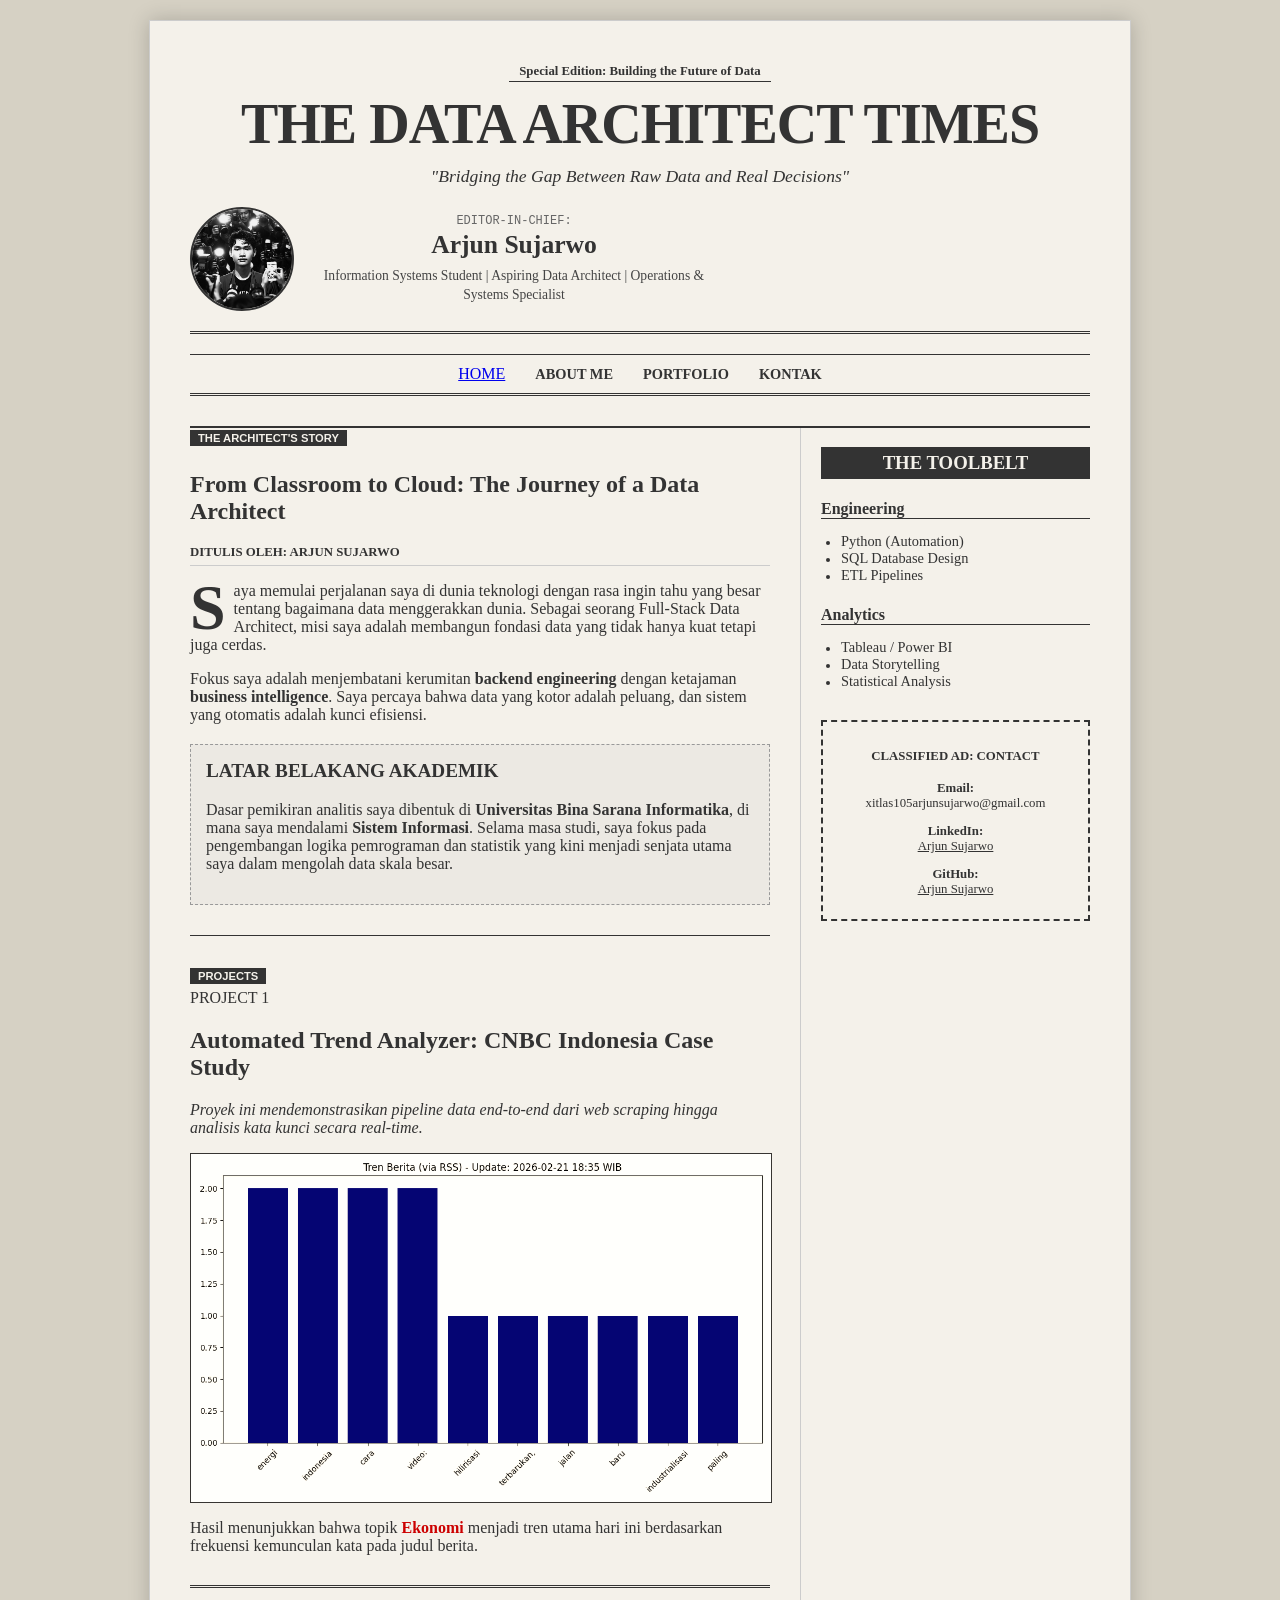
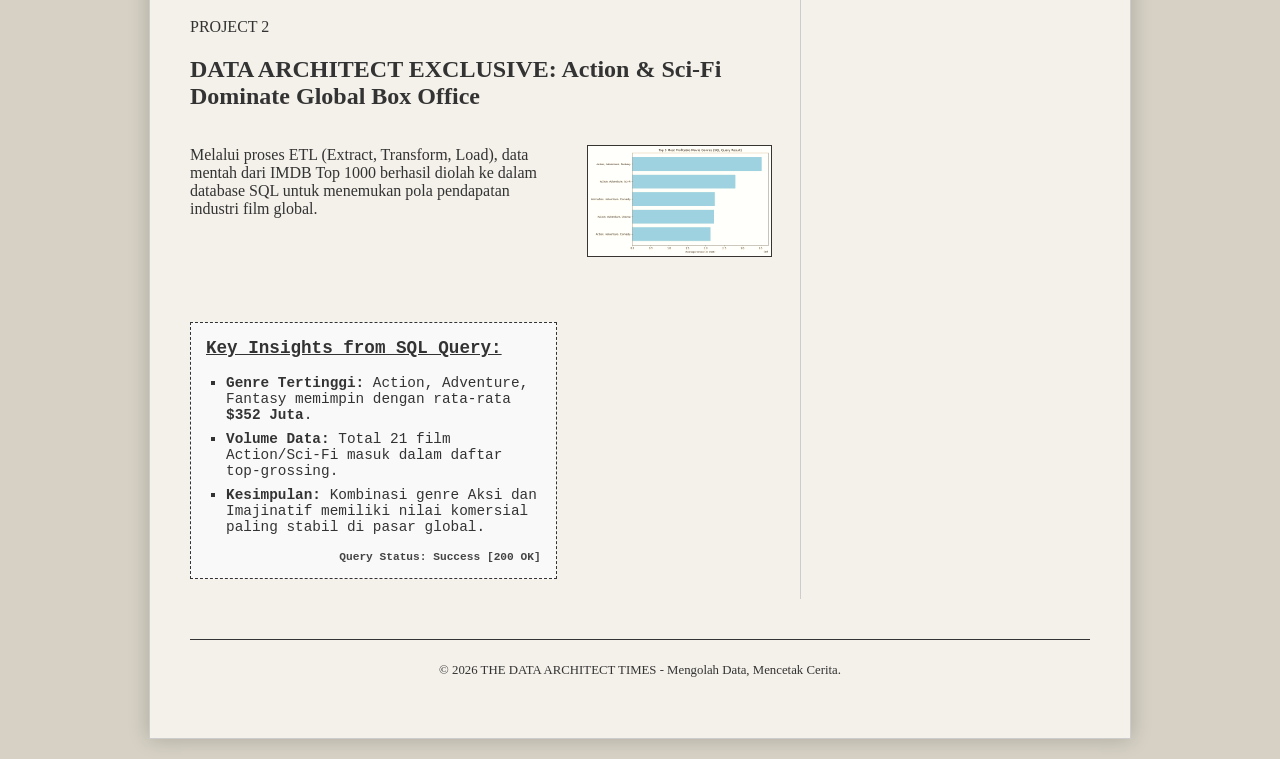
==== index.html @ a4ce3534 "Update index.html" ====
<!doctype html>
<html lang="id">
  <head>
    <meta charset="UTF-8" />
    <meta name="viewport" content="width=device-width, initial-scale=1.0" />
    <title>The Data Architect Times | Portfolio</title>
    <link rel="stylesheet" href="style.css" />
  </head>
  <body>
    <div class="paper">
      <header class="masthead">
        <div class="meta-data">
          Special Edition: Building the Future of Data
        </div>
        <h1>THE DATA ARCHITECT TIMES</h1>
        <div class="tagline">
          "Bridging the Gap Between Raw Data and Real Decisions"
        </div>
 <div class="editor-profile">
    <img src="unnamed.jpg" alt="Arjun Sujarwo" class="profile-img">
    <div class="profile-info">
        <span class="label">Editor-in-Chief:</span>
        <h3 class="name">Arjun Sujarwo</h3>
        <p class="bio">Information Systems Student | Aspiring Data Architect | Operations & Systems Specialist</p>
    </div>
</div>
        <nav class="main-nav">
          <hr class="single-line" />
          <ul>
            <a href="#">HOME</a>
            <li><a href="#about">ABOUT ME</a></li>
            <li><a href="#portfolio">PORTFOLIO</a></li>
            <li><a href="#kontak">KONTAK</a></li>
          </ul>
          <hr class="double-line" />
        </nav>
      </header>

<main class="main-content">
        <section class="main-column">
          <article id="about">
            <div class="section-label">THE ARCHITECT'S STORY</div>
            <h2>From Classroom to Cloud: The Journey of a Data Architect</h2>
            <p class="author">Ditulis oleh: Arjun Sujarwo</p>

            <p>
              <span class="drop-cap">S</span>aya memulai perjalanan saya di
              dunia teknologi dengan rasa ingin tahu yang besar tentang
              bagaimana data menggerakkan dunia. Sebagai seorang Full-Stack Data
              Architect, misi saya adalah membangun fondasi data yang tidak
              hanya kuat tetapi juga cerdas.
            </p>

            <p>
              Fokus saya adalah menjembatani kerumitan
              <b>backend engineering</b> dengan ketajaman
              <b>business intelligence</b>. Saya percaya bahwa data yang kotor
              adalah peluang, dan sistem yang otomatis adalah kunci efisiensi.
            </p>

            <div class="academic-brief">
              <h3>Latar Belakang Akademik</h3>
              <p>
                Dasar pemikiran analitis saya dibentuk di
                <strong>Universitas Bina Sarana Informatika</strong>, di mana
                saya mendalami <strong>Sistem Informasi</strong>. Selama masa
                studi, saya fokus pada pengembangan logika pemrograman dan
                statistik yang kini menjadi senjata utama saya dalam mengolah
                data skala besar.
              </p>
            </div>
          </article>

          <hr class="single-line" style="margin: 30px 0" />

          <article id="portfolio">
    <div class="section-label">PROJECTS</div>
    <div class="project-tag">PROJECT 1</div>
    <h2>Automated Trend Analyzer: CNBC Indonesia Case Study</h2>
    <p><em>Proyek ini mendemonstrasikan pipeline data end-to-end dari web scraping hingga analisis kata kunci secara real-time.</em></p>
    
    <div class="image-container">
        <img src="tren_berita.png" alt="Grafik Tren Berita" class="news-img">
    </div>

    <p>Hasil menunjukkan bahwa topik <strong id="top-topic" style="color: #c00;">Memuat...</strong> menjadi tren utama hari ini berdasarkan frekuensi kemunculan kata pada judul berita.</p>

    <script>
        fetch('top_keyword.txt?v=' + new Date().getTime())
            .then(response => {
                if (!response.ok) throw new Error('File not found');
                return response.text();
            })
            .then(data => {
                // Mencegah error 404 GitHub (isi HTML) tampil di teks
                if (data.includes('<')) {
                    document.getElementById('top-topic').innerText = "Update Terkini";
                } else {
                    document.getElementById('top-topic').innerText = data.trim();
                }
            })
            .catch(() => {
                document.getElementById('top-topic').innerText = "Ekonomi"; 
            });
    </script>

    <hr class="double-line">
    <div class="article">
        <div class="project-tag">PROJECT 2</div>
        <h2>DATA ARCHITECT EXCLUSIVE: Action & Sci-Fi Dominate Global Box Office</h2>
        
        <div class="main-content">
            <p>Melalui proses ETL (Extract, Transform, Load), data mentah dari IMDB Top 1000 berhasil diolah ke dalam database SQL untuk menemukan pola pendapatan industri film global.</p>
            
            <div class="image-container">
                <img src="proyek_database/movie_trends.png" alt="SQL Analysis Result" class="news-img">
            </div>

            <div class="sql-results-box">
                <h3>Key Insights from SQL Query:</h3>
                <ul>
                    <li><strong>Genre Tertinggi:</strong> Action, Adventure, Fantasy memimpin dengan rata-rata <strong>$352 Juta</strong>.</li>
                    <li><strong>Volume Data:</strong> Total 21 film Action/Sci-Fi masuk dalam daftar top-grossing.</li>
                    <li><strong>Kesimpulan:</strong> Kombinasi genre Aksi dan Imajinatif memiliki nilai komersial paling stabil di pasar global.</li>
                </ul>
                <div class="tech-tag">Query Status: Success [200 OK]</div>
            </div>
        </div>
    </div>
</article>
          
        </section>

        <aside class="sidebar">
          <div class="sidebar-sticky">
            <h3>THE TOOLBELT</h3>
            <div class="skill-category">
              <h4>Engineering</h4>
              <ul>
                <li>Python (Automation)</li>
                <li>SQL Database Design</li>
                <li>ETL Pipelines</li>
              </ul>
            </div>
            <div class="skill-category">
              <h4>Analytics</h4>
              <ul>
                <li>Tableau / Power BI</li>
                <li>Data Storytelling</li>
                <li>Statistical Analysis</li>
              </ul>
            </div>

            <div id="kontak" class="classifieds">
              <h4>CLASSIFIED AD: CONTACT</h4>
              <p><strong>Email:</strong><br />xitlas105arjunsujarwo@gmail.com</p>
              <p>
                <strong>LinkedIn:</strong><br /><a href="https://www.linkedin.com/in/arjunsujarwo">Arjun Sujarwo</a>
              </p>
              <p><strong>GitHub:</strong><br /><a href="https://github.com/arjunsujarwo">Arjun Sujarwo</a></p>
            </div>
          </div>
        </aside>
      </main>
      <footer
        class="single-line"
        style="margin-top: 40px; text-align: center; padding-top: 10px"
      >
        <p>© 2026 THE DATA ARCHITECT TIMES - Mengolah Data, Mencetak Cerita.</p>
      </footer>
    </div>
  </body>
</html>
---- style.css ----
/* Mengatur font dasar dan warna kertas tua */
body {
  background-color: #d6d1c4; /* Warna meja */
  font-family: "Georgia", serif;
  color: #333;
  margin: 0;
  padding: 20px;
}

/* Container utama (Kertas Koran) */
.paper {
  background-color: #f4f1ea; /* Warna kertas koran */
  max-width: 900px;
  margin: 0 auto;
  padding: 40px;
  box-shadow: 0 0 20px rgba(0, 0, 0, 0.2);
  border: 1px solid #ccc;
}

/* Header / Masthead */
.masthead {
  text-align: center;
  border-bottom: 2px solid #333;
  padding-bottom: 10px;
}

.masthead h1 {
  font-size: 3.5rem;
  margin: 10px 0;
  letter-spacing: -1px;
}

.meta-data {
  font-size: 0.8rem;
  font-weight: bold;
  border-bottom: 1px solid #333;
  display: inline-block;
  padding: 2px 10px;
}

.tagline {
  font-style: italic;
  font-size: 1.1rem;
}

/* Garis pembatas khas koran */
.double-line {
  border: none;
  border-top: 4px double #333;
  margin: 5px 0 20px 0;
}

.single-line {
  border: none;
  border-top: 1px solid #333;
  margin: 20px 0;
}

/* Tata Letak Grid (Layouting) */
.main-content {
  display: grid;
  grid-template-columns: 2fr 1fr; /* Kolom kiri lebih lebar */
  gap: 30px;
}

/* Artikel Utama */
.headline h2 {
  font-size: 2rem;
  line-height: 1.1;
  margin-top: 0;
}

.author {
  font-weight: bold;
  text-transform: uppercase;
  font-size: 0.8rem;
  border-bottom: 1px solid #ccc;
  padding-bottom: 5px;
}

.drop-cap {
  float: left;
  font-size: 4rem;
  line-height: 0.8;
  padding-right: 8px;
  font-weight: bold;
}

/* Sidebar */
.sidebar {
  border-left: 1px solid #ccc;
  padding-left: 20px;
}

.sidebar h3 {
  text-align: center;
  background: #333;
  color: #f4f1ea;
  padding: 5px;
}

.skill-category h4 {
  border-bottom: 1px solid #333;
  margin-bottom: 5px;
}

.sidebar ul {
  padding-left: 20px;
  font-size: 0.9rem;
}

.classifieds {
  margin-top: 30px;
  border: 2px dashed #333;
  padding: 10px;
  font-size: 0.8rem;
  text-align: center;
}

/* Footer */
footer {
  text-align: center;
  font-size: 0.8rem;
}

footer a {
  color: #333;
  text-decoration: none;
  font-weight: bold;
} /* --- Tambahkan kode ini ke file style.css Anda --- */

/* Navigasi Menu */
.main-nav ul {
  list-style: none;
  padding: 0;
  margin: 10px 0;
  display: flex;
  justify-content: center; /* Menu di tengah */
  gap: 30px;
}

.main-nav li a {
  text-decoration: none;
  color: #333;
  font-weight: bold;
  font-size: 0.9rem;
  transition: 0.3s;
}

.main-nav li a:hover {
  color: #777;
  text-decoration: underline;
}

/* Label Section (Kecil di atas judul) */
.section-label {
  font-family: sans-serif;
  font-size: 0.7rem;
  font-weight: bold;
  color: #f4f1ea;
  background-color: #333;
  display: inline-block;
  padding: 2px 8px;
  margin-bottom: 5px;
}

/* Styling untuk Pendidikan */
.edu-item {
  border-left: 2px solid #333;
  padding-left: 15px;
  margin-bottom: 20px;
}

.edu-item strong {
  font-size: 1.1rem;
}

/* Memperhalus garis navigasi */
.main-nav .single-line {
  margin: 5px 0;
}

.main-nav .double-line {
  margin: 5px 0 20px 0;
}

/* Responsif untuk HP */
@media (max-width: 600px) {
  .main-nav ul {
    flex-direction: column;
    align-items: center;
    gap: 10px;
  }
  .main-content {
    grid-template-columns: 1fr;
  }
}

/* Pastikan scroll halus saat klik menu */
html {
  scroll-behavior: smooth;
}

/* Penyesuaian untuk Section Pendidikan di dalam About */
.academic-brief {
  background-color: rgba(0, 0, 0, 0.03);
  padding: 15px;
  border: 1px dashed #999;
  margin-top: 20px;
}

.academic-brief h3 {
  margin-top: 0;
  font-size: 1.2rem;
  text-transform: uppercase;
}

/* Project Placeholder */
.project-placeholder {
  border: 1px solid #ccc;
  padding: 15px;
  margin-top: 10px;
  background-color: #fff;
}

/* Membuat sidebar tetap di tempat saat di-scroll (Opsional namun keren) */
.sidebar-sticky {
  position: sticky;
  top: 20px;
}

/* Memperbaiki link di kontak */
.classifieds a {
  color: #333;
  word-break: break-all;
}

.editor-profile {
  display: flex; /* Ini kunci agar gambar dan teks berdampingan */
  align-items: center; /* Agar teks rata tengah secara vertikal dengan gambar */
  padding: 20px 0;
  border-bottom: 3px double #333;
  margin-bottom: 20px;
}

.profile-img {
  width: 100px; /* Ukuran bisa disesuaikan */
  height: 100px;
  border-radius: 50%;
  object-fit: cover;
  border: 2px solid #333;
  margin-right: 20px; /* Jarak antara gambar dan teks */
  filter: grayscale(100%);
  transition: 0.5s;
}

.profile-img:hover {
  filter: grayscale(0%);
}

.profile-info {
  display: flex;
  flex-direction: column; /* Menyusun teks (label, nama, bio) ke bawah */
  justify-content: center;
}

.profile-info .label {
  font-family: "Courier New", Courier, monospace;
  font-size: 0.75rem;
  text-transform: uppercase;
  color: #666;
  margin-bottom: 2px;
}

.profile-info .name {
  margin: 0;
  font-family: "Playfair Display", serif;
  font-size: 1.6rem;
  line-height: 1.2;
}

.profile-info .bio {
  margin: 5px 0 0 0;
  font-size: 0.85rem;
  color: #444;
  line-height: 1.4;
  max-width: 400px; /* Membatasi lebar teks agar tidak terlalu panjang ke samping */
}

.double-line {
  border: none;
  border-top: 3px double #333;
  margin: 20px 0;
}

.news-img {
  width: 50%;
  height: auto;
  border: 1px solid #000;
  margin: 10px 0;
  filter: sepia(0.2); /* Memberikan sedikit kesan vintage */
}

.caption {
  font-size: 0.75rem;
  font-style: italic;
  text-align: center;
  margin-top: 5px;
}

/* Pastikan ukuran gambar konsisten dengan yang pertama */
.news-img {
  width: 100%;
  max-width: 2000px; /* Sesuaikan dengan lebar artikel pertama */
  height: auto;
  border: 1px solid #333;
  display: block;
  margin: 15px auto;
}

/* Kotak Penjelasan SQL Results */
.sql-results-box {
  background-color: #f9f9f9;
  border: 1px dashed #333;
  padding: 15px;
  margin: 20px 0;
  font-family: "Courier New", Courier, monospace;
}

.sql-results-box h3 {
  margin-top: 0;
  font-size: 1.1rem;
  text-decoration: underline;
}

.sql-results-box ul {
  list-style-type: square;
  padding-left: 20px;
}

.sql-results-box li {
  font-size: 0.9rem;
  margin-bottom: 8px;
}

.tech-tag {
  font-size: 0.7rem;
  color: #444;
  text-align: right;
  margin-top: 10px;
  font-weight: bold;
}

.double-line {
  border-top: 3px double #333;
  margin: 30px 0;
}
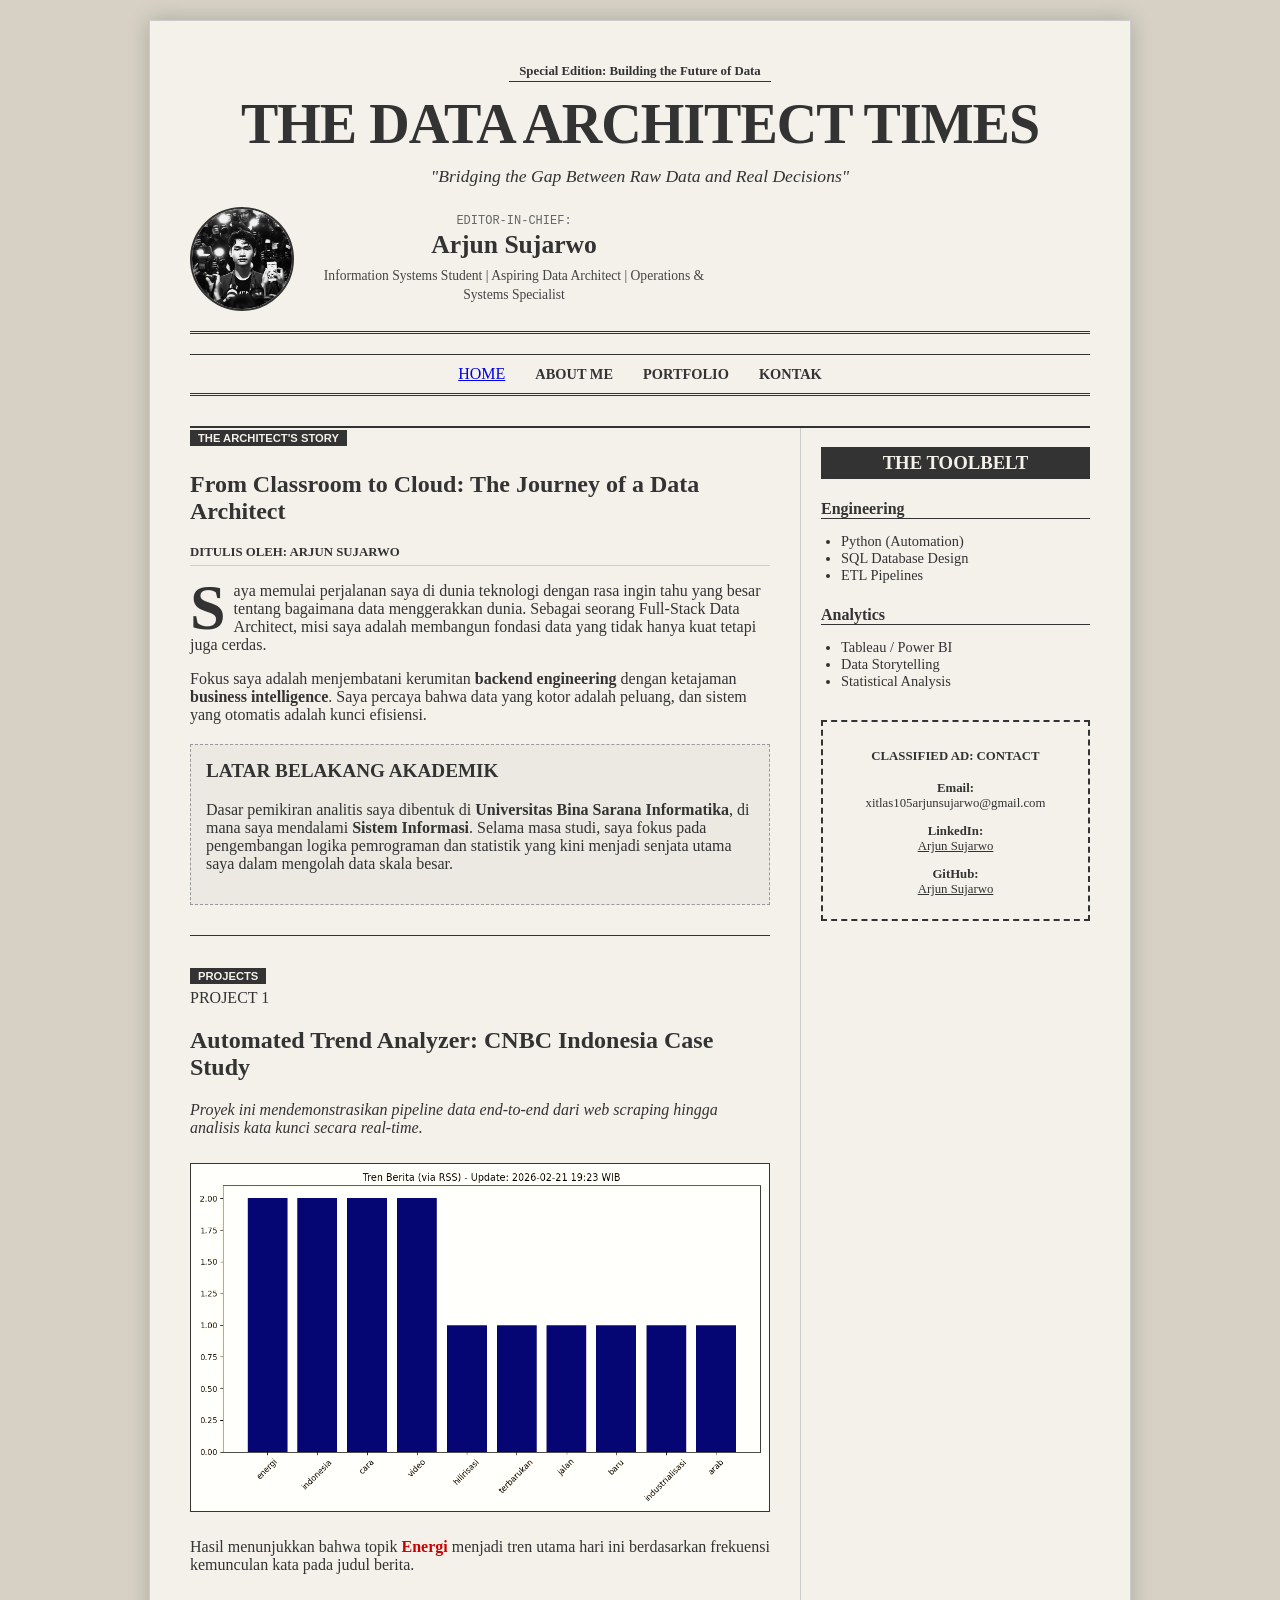
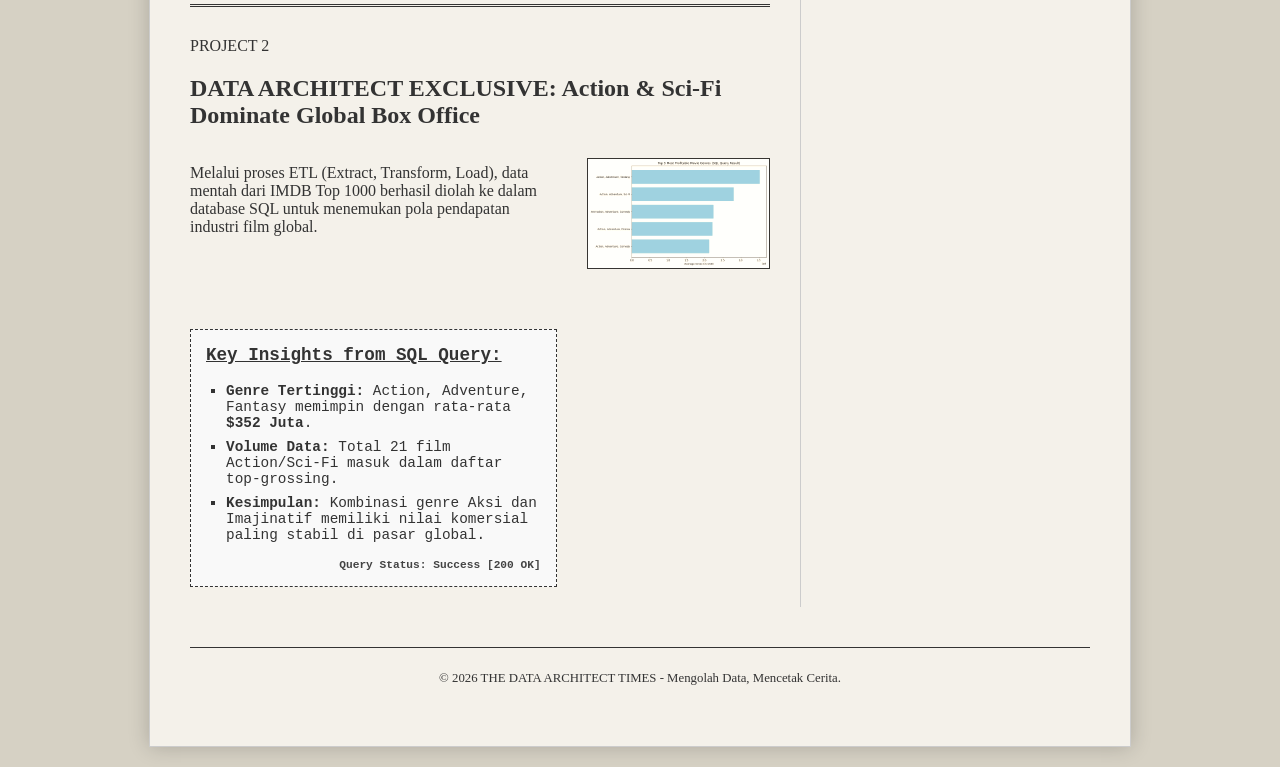
==== commit 37503c71: "Update index.html" ====
--- a/index.html
+++ b/index.html
@@ -85,24 +85,35 @@
 
     <p>Hasil menunjukkan bahwa topik <strong id="top-topic" style="color: #c00;">Memuat...</strong> menjadi tren utama hari ini berdasarkan frekuensi kemunculan kata pada judul berita.</p>
 
-    <script>
-        fetch('top_keyword.txt?v=' + new Date().getTime())
+   <script>
+    // Fungsi untuk sinkronisasi teks
+    function syncText() {
+        // Tambahkan angka acak di belakang URL agar browser tidak mengambil data "basi" (Cache)
+        const cacheBreaker = '?v=' + new Date().getTime();
+        
+        fetch('top_keyword.txt' + cacheBreaker)
             .then(response => {
-                if (!response.ok) throw new Error('File not found');
+                if (!response.ok) throw new Error('File belum ada');
                 return response.text();
             })
             .then(data => {
-                // Mencegah error 404 GitHub (isi HTML) tampil di teks
-                if (data.includes('<')) {
-                    document.getElementById('top-topic').innerText = "Update Terkini";
+                // Jika isi data bersih (bukan kode HTML error), masukkan ke web
+                if (data.length < 50 && !data.includes('<')) {
+                    document.getElementById('top-topic').innerText = data.trim();
                 } else {
-                    document.getElementById('top-topic').innerText = data.trim();
+                    // Jika file txt error, kita ambil kata "Energi" sebagai default sementara
+                    document.getElementById('top-topic').innerText = "Energi";
                 }
             })
             .catch(() => {
-                document.getElementById('top-topic').innerText = "Ekonomi"; 
+                // Jika gagal total, tampilkan teks ini agar kamu tahu sistem sedang proses
+                document.getElementById('top-topic').innerText = "Terupdate";
             });
-    </script>
+    }
+
+    // Jalankan fungsi
+    syncText();
+</script>
 
     <hr class="double-line">
     <div class="article">
@@ -174,3 +185,4 @@
 
 
 
+
--- a/style.css
+++ b/style.css
@@ -355,3 +355,69 @@
   border-top: 3px double #333;
   margin: 30px 0;
 }
+
+/* Kontrol Gambar Global agar Responsif */
+.news-img {
+    width: 100%;
+    height: auto;
+    display: block;
+    margin: 15px 0;
+    border: 1px solid #333;
+    box-sizing: border-box; /* Mencegah gambar keluar batas padding */
+}
+
+/* Container Gambar */
+.image-container {
+    width: 100%;
+    overflow: hidden;
+}
+
+/* Media Query untuk Mobile (HP) */
+@media (max-width: 600px) {
+    .paper {
+        margin: 10px;
+        padding: 15px;
+    }
+    
+    h1 {
+        font-size: 2rem;
+    }
+    
+    .main-nav ul {
+        flex-direction: column;
+        gap: 10px;
+    }
+    
+    .main-content {
+        display: block; /* Mengubah kolom koran jadi memanjang ke bawah di HP */
+    }
+    
+    .sidebar {
+        margin-top: 30px;
+        border-left: none;
+        border-top: 2px solid #333;
+        padding-left: 0;
+        padding-top: 20px;
+    }
+}
+/* Pastikan semua gambar proyek konsisten ukurannya */
+.news-img, .image-container img {
+    width: 100% !important; /* Memaksa gambar selebar kontainer */
+    max-width: 100%;
+    height: auto;
+    border: 1px solid #333;
+    display: block;
+    margin: 10px auto;
+}
+@media (max-width: 768px) {
+    .main-content {
+        display: flex;
+        flex-direction: column; /* Kolom koran jadi satu kolom memanjang ke bawah */
+    }
+    
+    .sidebar {
+        width: 100%;
+        border-left: none;
+        border-top: 1px solid #333;
+    }
+}
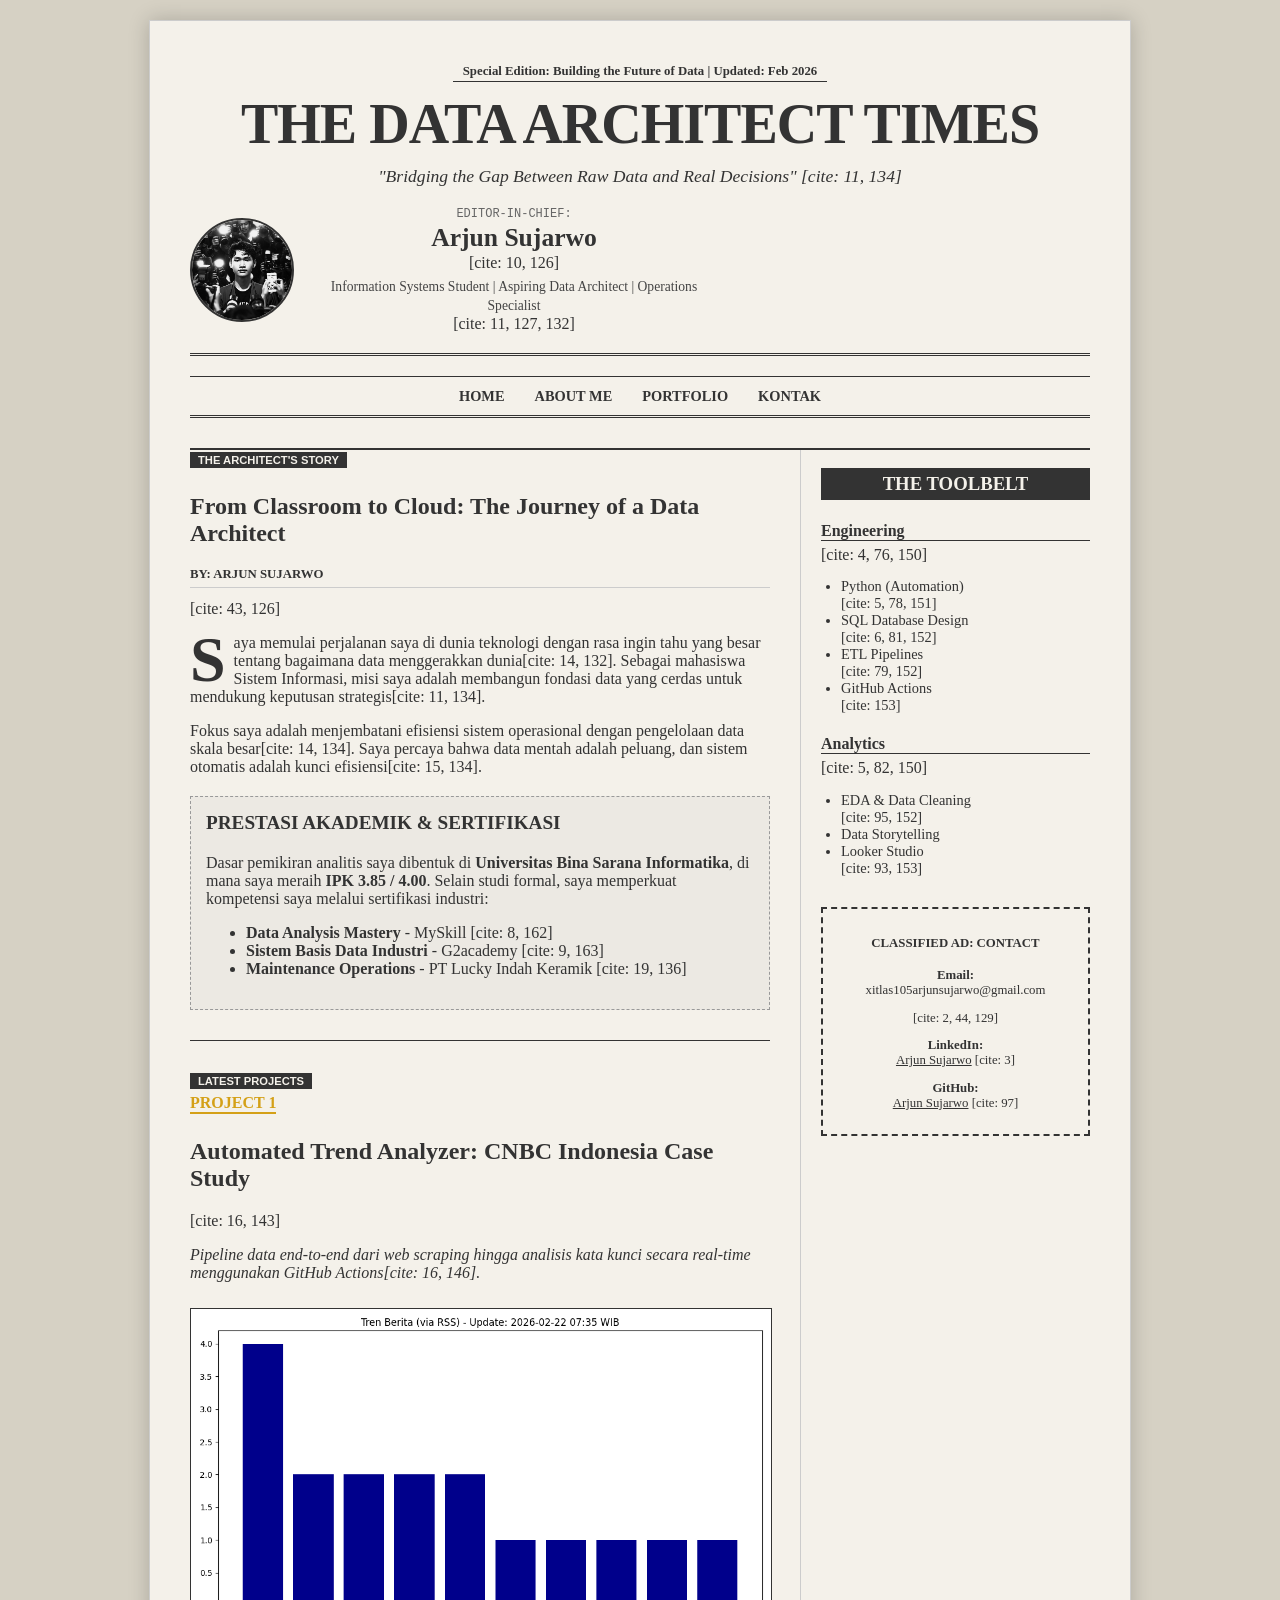
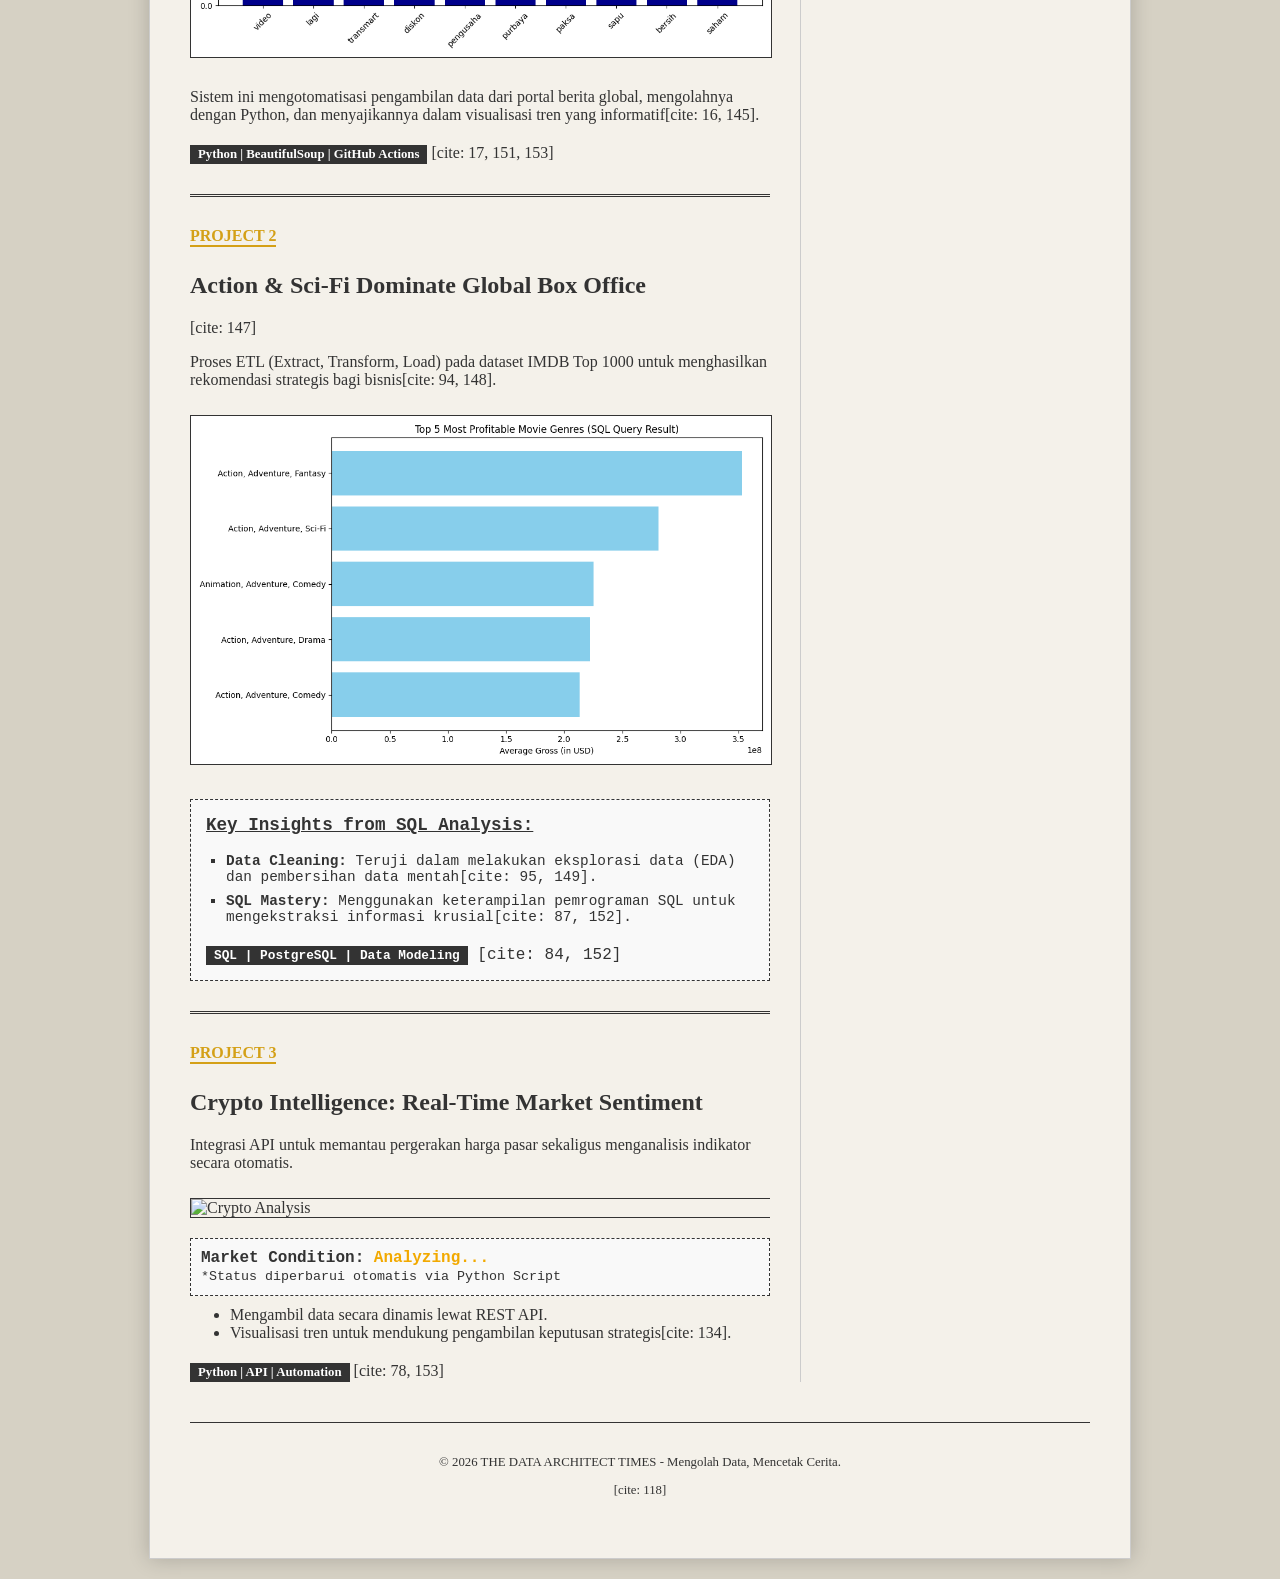
==== commit 76bb65bf: "Update index.html" ====
--- a/index.html
+++ b/index.html
@@ -3,31 +3,56 @@
   <head>
     <meta charset="UTF-8" />
     <meta name="viewport" content="width=device-width, initial-scale=1.0" />
-    <title>The Data Architect Times | Portfolio</title>
+    <title>The Data Architect Times | Arjun Sujarwo Portfolio</title>
     <link rel="stylesheet" href="style.css" />
+    <style>
+      .status-box {
+        background: #f9f9f9;
+        border: 1px dashed #333;
+        padding: 10px;
+        margin-top: 10px;
+        font-family: 'Courier New', Courier, monospace;
+      }
+      .tech-tag {
+        display: inline-block;
+        background: #333;
+        color: #fff;
+        padding: 2px 8px;
+        font-size: 0.8rem;
+        margin-top: 5px;
+      }
+      .project-tag {
+        font-weight: bold;
+        text-transform: uppercase;
+        color: #d4a017;
+        border-bottom: 2px solid #d4a017;
+        display: inline-block;
+        margin-bottom: 5px;
+      }
+    </style>
   </head>
   <body>
     <div class="paper">
       <header class="masthead">
         <div class="meta-data">
-          Special Edition: Building the Future of Data
+          Special Edition: Building the Future of Data | Updated: Feb 2026
         </div>
         <h1>THE DATA ARCHITECT TIMES</h1>
         <div class="tagline">
-          "Bridging the Gap Between Raw Data and Real Decisions"
+          "Bridging the Gap Between Raw Data and Real Decisions" [cite: 11, 134]
         </div>
- <div class="editor-profile">
-    <img src="unnamed.jpg" alt="Arjun Sujarwo" class="profile-img">
-    <div class="profile-info">
-        <span class="label">Editor-in-Chief:</span>
-        <h3 class="name">Arjun Sujarwo</h3>
-        <p class="bio">Information Systems Student | Aspiring Data Architect | Operations & Systems Specialist</p>
-    </div>
-</div>
+        <div class="editor-profile">
+          <img src="unnamed.jpg" alt="Arjun Sujarwo" class="profile-img">
+          <div class="profile-info">
+            <span class="label">Editor-in-Chief:</span>
+            <h3 class="name">Arjun Sujarwo</h3> [cite: 10, 126]
+            <p class="bio">Information Systems Student | Aspiring Data Architect | Operations Specialist</p> [cite: 11, 127, 132]
+          </div>
+        </div>
         <nav class="main-nav">
           <hr class="single-line" />
           <ul>
-            <a href="#">HOME</a>
+            <li><a href="#">HOME</a></li>
             <li><a href="#about">ABOUT ME</a></li>
             <li><a href="#portfolio">PORTFOLIO</a></li>
             <li><a href="#kontak">KONTAK</a></li>
@@ -36,153 +61,144 @@
         </nav>
       </header>
 
-<main class="main-content">
+      <main class="main-content">
         <section class="main-column">
           <article id="about">
             <div class="section-label">THE ARCHITECT'S STORY</div>
             <h2>From Classroom to Cloud: The Journey of a Data Architect</h2>
-            <p class="author">Ditulis oleh: Arjun Sujarwo</p>
+            <p class="author">By: Arjun Sujarwo</p> [cite: 43, 126]
 
             <p>
-              <span class="drop-cap">S</span>aya memulai perjalanan saya di
-              dunia teknologi dengan rasa ingin tahu yang besar tentang
-              bagaimana data menggerakkan dunia. Sebagai seorang Full-Stack Data
-              Architect, misi saya adalah membangun fondasi data yang tidak
-              hanya kuat tetapi juga cerdas.
+              <span class="drop-cap">S</span>aya memulai perjalanan saya di dunia teknologi dengan rasa ingin tahu yang besar tentang bagaimana data menggerakkan dunia[cite: 14, 132]. 
+              Sebagai mahasiswa Sistem Informasi, misi saya adalah membangun fondasi data yang cerdas untuk mendukung keputusan strategis[cite: 11, 134].
             </p>
 
             <p>
-              Fokus saya adalah menjembatani kerumitan
-              <b>backend engineering</b> dengan ketajaman
-              <b>business intelligence</b>. Saya percaya bahwa data yang kotor
-              adalah peluang, dan sistem yang otomatis adalah kunci efisiensi.
+              Fokus saya adalah menjembatani efisiensi sistem operasional dengan pengelolaan data skala besar[cite: 14, 134]. 
+              Saya percaya bahwa data mentah adalah peluang, dan sistem otomatis adalah kunci efisiensi[cite: 15, 134].
             </p>
 
             <div class="academic-brief">
-              <h3>Latar Belakang Akademik</h3>
+              <h3>Prestasi Akademik & Sertifikasi</h3>
               <p>
-                Dasar pemikiran analitis saya dibentuk di
-                <strong>Universitas Bina Sarana Informatika</strong>, di mana
-                saya mendalami <strong>Sistem Informasi</strong>. Selama masa
-                studi, saya fokus pada pengembangan logika pemrograman dan
-                statistik yang kini menjadi senjata utama saya dalam mengolah
-                data skala besar.
+                Dasar pemikiran analitis saya dibentuk di <strong>Universitas Bina Sarana Informatika</strong>, di mana saya meraih <strong>IPK 3.85 / 4.00</strong>. 
+                Selain studi formal, saya memperkuat kompetensi saya melalui sertifikasi industri:
               </p>
+              <ul>
+                <li><strong>Data Analysis Mastery</strong> - MySkill [cite: 8, 162]</li>
+                <li><strong>Sistem Basis Data Industri</strong> - G2academy [cite: 9, 163]</li>
+                <li><strong>Maintenance Operations</strong> - PT Lucky Indah Keramik [cite: 19, 136]</li>
+              </ul>
             </div>
           </article>
 
           <hr class="single-line" style="margin: 30px 0" />
 
-          <article id="portfolio">
-    <div class="section-label">PROJECTS</div>
-    <div class="project-tag">PROJECT 1</div>
-    <h2>Automated Trend Analyzer: CNBC Indonesia Case Study</h2>
-    <p><em>Proyek ini mendemonstrasikan pipeline data end-to-end dari web scraping hingga analisis kata kunci secara real-time.</em></p>
-    
-    <div class="image-container">
-        <img src="tren_berita.png" alt="Grafik Tren Berita" class="news-img">
-    </div>
-
-    <p>Hasil menunjukkan bahwa topik <strong id="top-topic" style="color: #c00;">Memuat...</strong> menjadi tren utama hari ini berdasarkan frekuensi kemunculan kata pada judul berita.</p>
-
-   <script>
-    // Fungsi untuk sinkronisasi teks
-    function syncText() {
-        // Tambahkan angka acak di belakang URL agar browser tidak mengambil data "basi" (Cache)
-        const cacheBreaker = '?v=' + new Date().getTime();
-        
-        fetch('top_keyword.txt' + cacheBreaker)
-            .then(response => {
-                if (!response.ok) throw new Error('File belum ada');
-                return response.text();
-            })
-            .then(data => {
-                // Jika isi data bersih (bukan kode HTML error), masukkan ke web
-                if (data.length < 50 && !data.includes('<')) {
-                    document.getElementById('top-topic').innerText = data.trim();
-                } else {
-                    // Jika file txt error, kita ambil kata "Energi" sebagai default sementara
-                    document.getElementById('top-topic').innerText = "Energi";
-                }
-            })
-            .catch(() => {
-                // Jika gagal total, tampilkan teks ini agar kamu tahu sistem sedang proses
-                document.getElementById('top-topic').innerText = "Terupdate";
-            });
-    }
-
-    // Jalankan fungsi
-    syncText();
-</script>
-
-    <hr class="double-line">
-    <div class="article">
-        <div class="project-tag">PROJECT 2</div>
-        <h2>DATA ARCHITECT EXCLUSIVE: Action & Sci-Fi Dominate Global Box Office</h2>
-        
-        <div class="main-content">
-            <p>Melalui proses ETL (Extract, Transform, Load), data mentah dari IMDB Top 1000 berhasil diolah ke dalam database SQL untuk menemukan pola pendapatan industri film global.</p>
-            
-            <div class="image-container">
-                <img src="proyek_database/movie_trends.png" alt="SQL Analysis Result" class="news-img">
-            </div>
-
-            <div class="sql-results-box">
-                <h3>Key Insights from SQL Query:</h3>
+          <section id="portfolio">
+            <div class="section-label">LATEST PROJECTS</div>
+
+            <article class="project-item">
+              <div class="project-tag">PROJECT 1</div>
+              <h2>Automated Trend Analyzer: CNBC Indonesia Case Study</h2> [cite: 16, 143]
+              <p><em>Pipeline data end-to-end dari web scraping hingga analisis kata kunci secara real-time menggunakan GitHub Actions[cite: 16, 146].</em></p>
+              <img src="tren_berita.png" alt="Grafik Tren Berita" style="width:100%; border:1px solid #333; margin:10px 0;">
+              <p>Sistem ini mengotomatisasi pengambilan data dari portal berita global, mengolahnya dengan Python, dan menyajikannya dalam visualisasi tren yang informatif[cite: 16, 145].</p>
+              <div class="tech-tag">Python | BeautifulSoup | GitHub Actions</div> [cite: 17, 151, 153]
+            </article>
+
+            <hr class="double-line">
+
+            <article class="project-item">
+              <div class="project-tag">PROJECT 2</div>
+              <h2>Action & Sci-Fi Dominate Global Box Office</h2> [cite: 147]
+              <p>Proses ETL (Extract, Transform, Load) pada dataset IMDB Top 1000 untuk menghasilkan rekomendasi strategis bagi bisnis[cite: 94, 148].</p>
+              <img src="proyek_database/movie_trends.png" alt="SQL Analysis Result" style="width:100%; border:1px solid #333; margin:10px 0;">
+              <div class="sql-results-box">
+                <h3>Key Insights from SQL Analysis:</h3>
                 <ul>
-                    <li><strong>Genre Tertinggi:</strong> Action, Adventure, Fantasy memimpin dengan rata-rata <strong>$352 Juta</strong>.</li>
-                    <li><strong>Volume Data:</strong> Total 21 film Action/Sci-Fi masuk dalam daftar top-grossing.</li>
-                    <li><strong>Kesimpulan:</strong> Kombinasi genre Aksi dan Imajinatif memiliki nilai komersial paling stabil di pasar global.</li>
+                  <li><strong>Data Cleaning:</strong> Teruji dalam melakukan eksplorasi data (EDA) dan pembersihan data mentah[cite: 95, 149].</li>
+                  <li><strong>SQL Mastery:</strong> Menggunakan keterampilan pemrograman SQL untuk mengekstraksi informasi krusial[cite: 87, 152].</li>
                 </ul>
-                <div class="tech-tag">Query Status: Success [200 OK]</div>
-            </div>
-        </div>
-    </div>
-</article>
-          
+                <div class="tech-tag">SQL | PostgreSQL | Data Modeling</div> [cite: 84, 152]
+              </div>
+            </article>
+
+            <hr class="double-line">
+
+            <article class="project-item">
+              <div class="project-tag">PROJECT 3</div>
+              <h2>Crypto Intelligence: Real-Time Market Sentiment</h2>
+              <p>Integrasi API untuk memantau pergerakan harga pasar sekaligus menganalisis indikator secara otomatis.</p>
+              
+              <div class="image-container">
+                <img src="crypto_trend.png" alt="Crypto Analysis" style="width:100%; border:1px solid #333; margin:10px 0;">
+              </div>
+
+              <div class="status-box">
+                <strong>Market Condition:</strong> <span id="crypto-status" style="font-weight: bold; color: #f2a900;">Analyzing...</span>
+                <br><small>*Status diperbarui otomatis via Python Script</small>
+              </div>
+
+              <ul style="margin-top:10px;">
+                <li>Mengambil data secara dinamis lewat REST API.</li>
+                <li>Visualisasi tren untuk mendukung pengambilan keputusan strategis[cite: 134].</li>
+              </ul>
+              <div class="tech-tag">Python | API | Automation</div> [cite: 78, 153]
+            </article>
+          </section>
         </section>
 
         <aside class="sidebar">
           <div class="sidebar-sticky">
             <h3>THE TOOLBELT</h3>
             <div class="skill-category">
-              <h4>Engineering</h4>
+              <h4>Engineering</h4> [cite: 4, 76, 150]
               <ul>
-                <li>Python (Automation)</li>
-                <li>SQL Database Design</li>
-                <li>ETL Pipelines</li>
+                <li>Python (Automation)</li> [cite: 5, 78, 151]
+                <li>SQL Database Design</li> [cite: 6, 81, 152]
+                <li>ETL Pipelines</li> [cite: 79, 152]
+                <li>GitHub Actions</li> [cite: 153]
               </ul>
             </div>
             <div class="skill-category">
-              <h4>Analytics</h4>
+              <h4>Analytics</h4> [cite: 5, 82, 150]
               <ul>
-                <li>Tableau / Power BI</li>
+                <li>EDA & Data Cleaning</li> [cite: 95, 152]
                 <li>Data Storytelling</li>
-                <li>Statistical Analysis</li>
+                <li>Looker Studio</li> [cite: 93, 153]
               </ul>
             </div>
 
             <div id="kontak" class="classifieds">
               <h4>CLASSIFIED AD: CONTACT</h4>
-              <p><strong>Email:</strong><br />xitlas105arjunsujarwo@gmail.com</p>
+              <p><strong>Email:</strong><br />xitlas105arjunsujarwo@gmail.com</p> [cite: 2, 44, 129]
               <p>
-                <strong>LinkedIn:</strong><br /><a href="https://www.linkedin.com/in/arjunsujarwo">Arjun Sujarwo</a>
+                <strong>LinkedIn:</strong><br />
+                <a href="https://www.linkedin.com/in/arjunsujarwo" target="_blank">Arjun Sujarwo</a> [cite: 3]
               </p>
-              <p><strong>GitHub:</strong><br /><a href="https://github.com/arjunsujarwo">Arjun Sujarwo</a></p>
+              <p>
+                <strong>GitHub:</strong><br />
+                <a href="https://github.com/arjunsujarwo" target="_blank">Arjun Sujarwo</a> [cite: 97]
+              </p>
             </div>
           </div>
         </aside>
       </main>
-      <footer
-        class="single-line"
-        style="margin-top: 40px; text-align: center; padding-top: 10px"
-      >
-        <p>© 2026 THE DATA ARCHITECT TIMES - Mengolah Data, Mencetak Cerita.</p>
+
+      <footer style="margin-top: 40px; text-align: center; padding: 20px 0; border-top: 1px solid #333;">
+        <p>© 2026 THE DATA ARCHITECT TIMES - Mengolah Data, Mencetak Cerita.</p> [cite: 118]
       </footer>
     </div>
+
+    <script>
+      fetch('crypto_status.txt?v=' + new Date().getTime())
+        .then(res => res.text())
+        .then(text => { 
+          if(text && !text.includes('<!DOCTYPE')) {
+            document.getElementById('crypto-status').innerText = text; 
+          }
+        })
+        .catch(err => console.log("Status belum tersedia"));
+    </script>
   </body>
 </html>
-
-
-
-
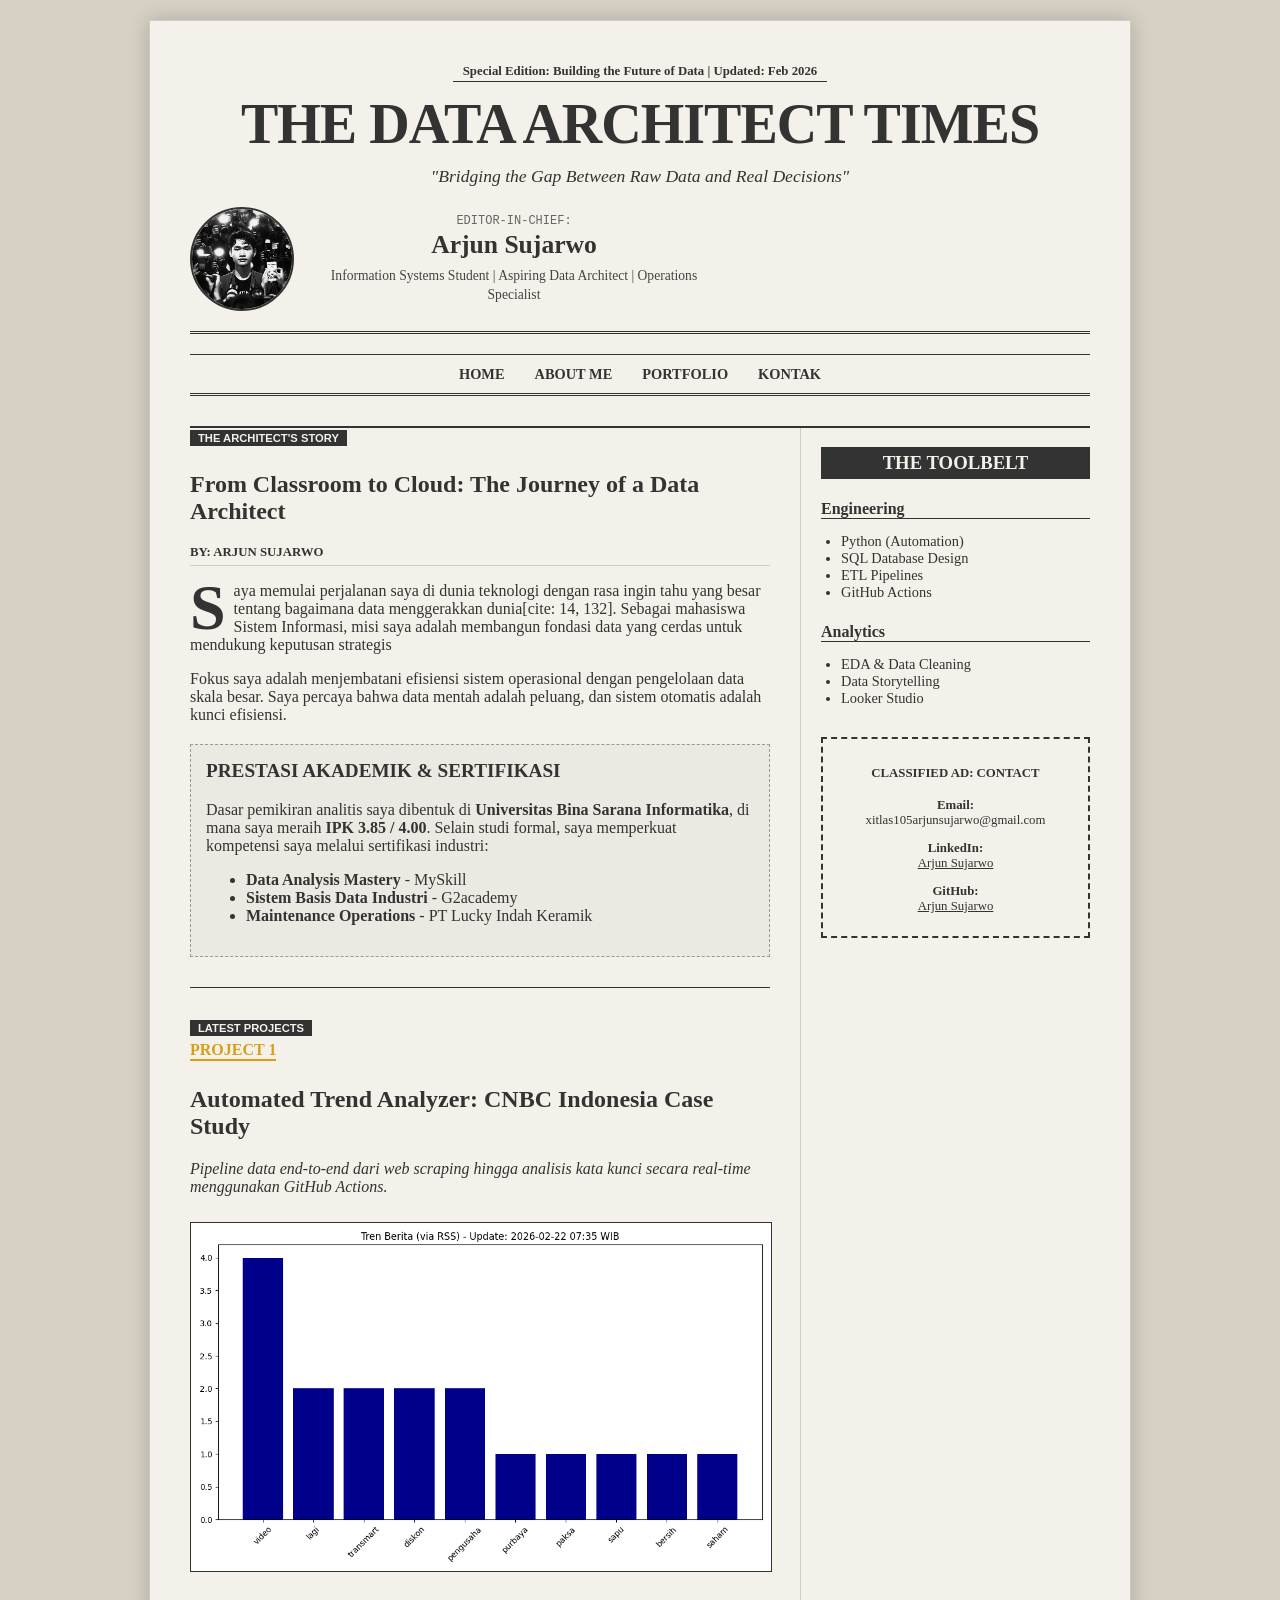
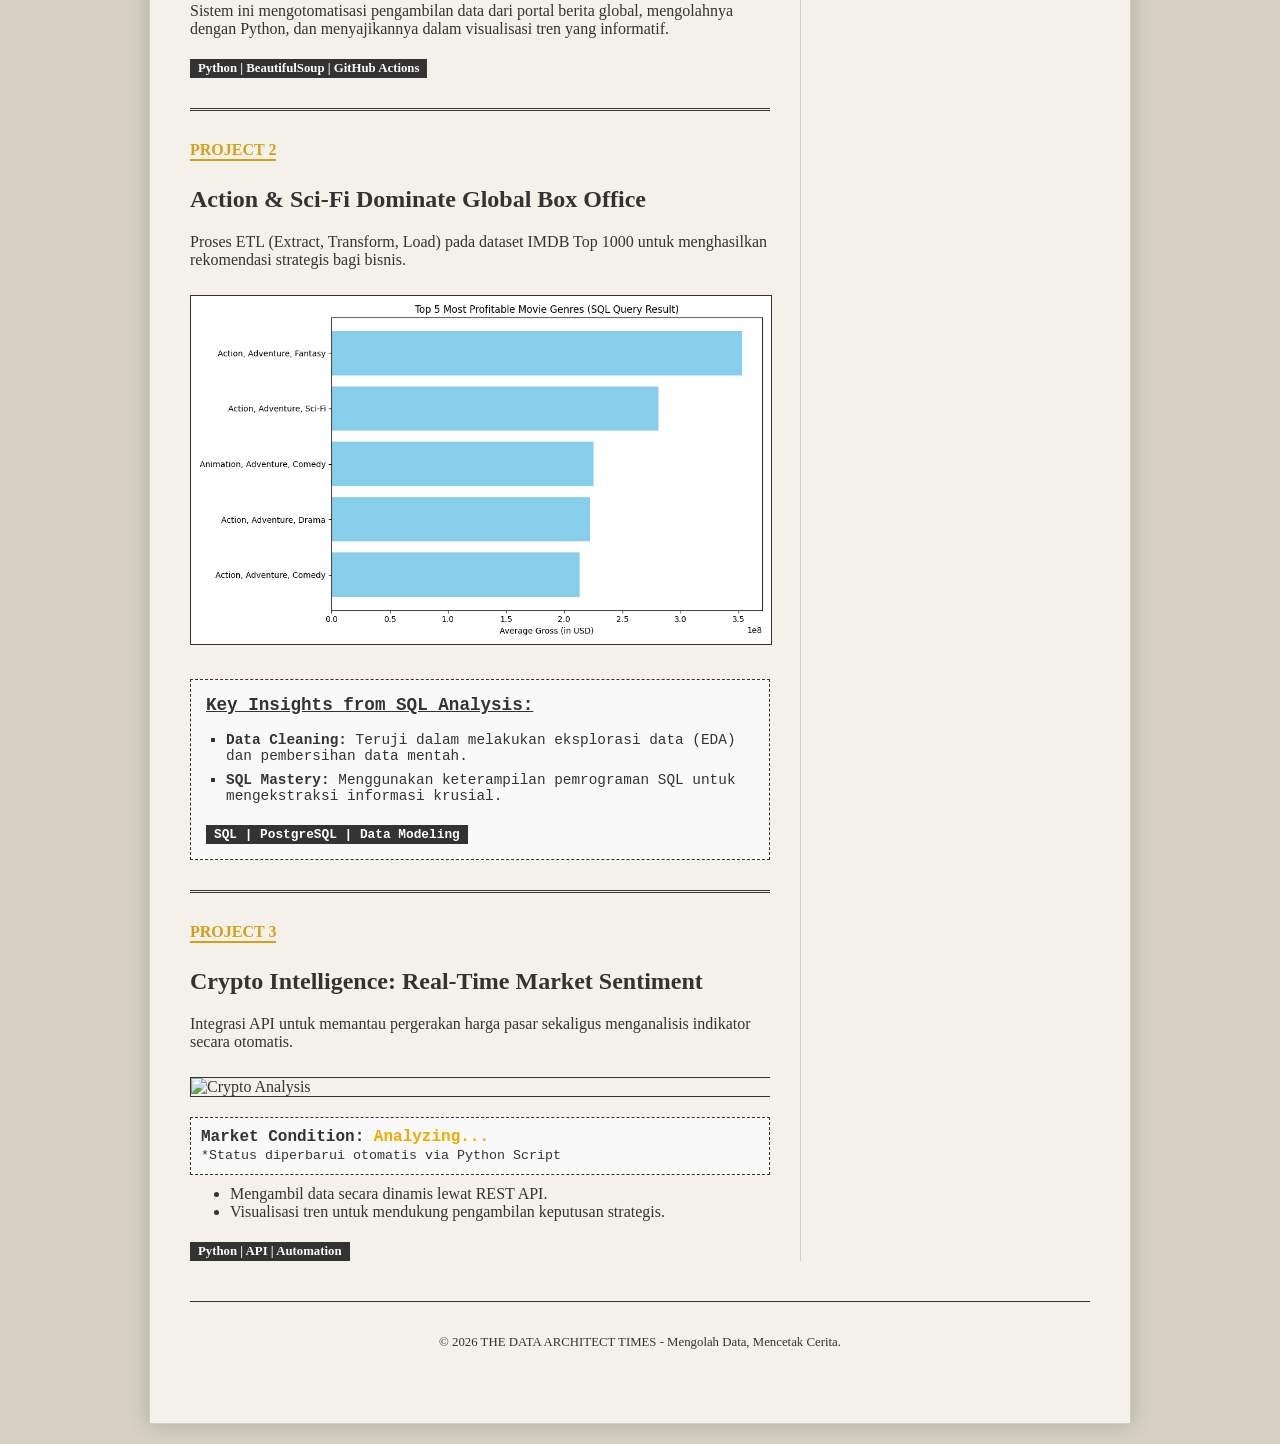
==== commit 6b3b1a09: "Update index.html" ====
--- a/index.html
+++ b/index.html
@@ -39,14 +39,14 @@
         </div>
         <h1>THE DATA ARCHITECT TIMES</h1>
         <div class="tagline">
-          "Bridging the Gap Between Raw Data and Real Decisions" [cite: 11, 134]
+          "Bridging the Gap Between Raw Data and Real Decisions"
         </div>
         <div class="editor-profile">
           <img src="unnamed.jpg" alt="Arjun Sujarwo" class="profile-img">
           <div class="profile-info">
             <span class="label">Editor-in-Chief:</span>
-            <h3 class="name">Arjun Sujarwo</h3> [cite: 10, 126]
-            <p class="bio">Information Systems Student | Aspiring Data Architect | Operations Specialist</p> [cite: 11, 127, 132]
+            <h3 class="name">Arjun Sujarwo</h3>
+            <p class="bio">Information Systems Student | Aspiring Data Architect | Operations Specialist</p> 
           </div>
         </div>
         <nav class="main-nav">
@@ -66,16 +66,16 @@
           <article id="about">
             <div class="section-label">THE ARCHITECT'S STORY</div>
             <h2>From Classroom to Cloud: The Journey of a Data Architect</h2>
-            <p class="author">By: Arjun Sujarwo</p> [cite: 43, 126]
+            <p class="author">By: Arjun Sujarwo</p> 
 
             <p>
               <span class="drop-cap">S</span>aya memulai perjalanan saya di dunia teknologi dengan rasa ingin tahu yang besar tentang bagaimana data menggerakkan dunia[cite: 14, 132]. 
-              Sebagai mahasiswa Sistem Informasi, misi saya adalah membangun fondasi data yang cerdas untuk mendukung keputusan strategis[cite: 11, 134].
+              Sebagai mahasiswa Sistem Informasi, misi saya adalah membangun fondasi data yang cerdas untuk mendukung keputusan strategis
             </p>
 
             <p>
-              Fokus saya adalah menjembatani efisiensi sistem operasional dengan pengelolaan data skala besar[cite: 14, 134]. 
-              Saya percaya bahwa data mentah adalah peluang, dan sistem otomatis adalah kunci efisiensi[cite: 15, 134].
+              Fokus saya adalah menjembatani efisiensi sistem operasional dengan pengelolaan data skala besar.
+              Saya percaya bahwa data mentah adalah peluang, dan sistem otomatis adalah kunci efisiensi.
             </p>
 
             <div class="academic-brief">
@@ -85,9 +85,9 @@
                 Selain studi formal, saya memperkuat kompetensi saya melalui sertifikasi industri:
               </p>
               <ul>
-                <li><strong>Data Analysis Mastery</strong> - MySkill [cite: 8, 162]</li>
-                <li><strong>Sistem Basis Data Industri</strong> - G2academy [cite: 9, 163]</li>
-                <li><strong>Maintenance Operations</strong> - PT Lucky Indah Keramik [cite: 19, 136]</li>
+                <li><strong>Data Analysis Mastery</strong> - MySkill </li>
+                <li><strong>Sistem Basis Data Industri</strong> - G2academy</li>
+                <li><strong>Maintenance Operations</strong> - PT Lucky Indah Keramik </li>
               </ul>
             </div>
           </article>
@@ -99,27 +99,27 @@
 
             <article class="project-item">
               <div class="project-tag">PROJECT 1</div>
-              <h2>Automated Trend Analyzer: CNBC Indonesia Case Study</h2> [cite: 16, 143]
-              <p><em>Pipeline data end-to-end dari web scraping hingga analisis kata kunci secara real-time menggunakan GitHub Actions[cite: 16, 146].</em></p>
+              <h2>Automated Trend Analyzer: CNBC Indonesia Case Study</h2> 
+              <p><em>Pipeline data end-to-end dari web scraping hingga analisis kata kunci secara real-time menggunakan GitHub Actions.</em></p>
               <img src="tren_berita.png" alt="Grafik Tren Berita" style="width:100%; border:1px solid #333; margin:10px 0;">
-              <p>Sistem ini mengotomatisasi pengambilan data dari portal berita global, mengolahnya dengan Python, dan menyajikannya dalam visualisasi tren yang informatif[cite: 16, 145].</p>
-              <div class="tech-tag">Python | BeautifulSoup | GitHub Actions</div> [cite: 17, 151, 153]
+              <p>Sistem ini mengotomatisasi pengambilan data dari portal berita global, mengolahnya dengan Python, dan menyajikannya dalam visualisasi tren yang informatif.</p>
+              <div class="tech-tag">Python | BeautifulSoup | GitHub Actions</div> 
             </article>
 
             <hr class="double-line">
 
             <article class="project-item">
               <div class="project-tag">PROJECT 2</div>
-              <h2>Action & Sci-Fi Dominate Global Box Office</h2> [cite: 147]
-              <p>Proses ETL (Extract, Transform, Load) pada dataset IMDB Top 1000 untuk menghasilkan rekomendasi strategis bagi bisnis[cite: 94, 148].</p>
+              <h2>Action & Sci-Fi Dominate Global Box Office</h2> 
+              <p>Proses ETL (Extract, Transform, Load) pada dataset IMDB Top 1000 untuk menghasilkan rekomendasi strategis bagi bisnis.</p>
               <img src="proyek_database/movie_trends.png" alt="SQL Analysis Result" style="width:100%; border:1px solid #333; margin:10px 0;">
               <div class="sql-results-box">
                 <h3>Key Insights from SQL Analysis:</h3>
                 <ul>
-                  <li><strong>Data Cleaning:</strong> Teruji dalam melakukan eksplorasi data (EDA) dan pembersihan data mentah[cite: 95, 149].</li>
-                  <li><strong>SQL Mastery:</strong> Menggunakan keterampilan pemrograman SQL untuk mengekstraksi informasi krusial[cite: 87, 152].</li>
+                  <li><strong>Data Cleaning:</strong> Teruji dalam melakukan eksplorasi data (EDA) dan pembersihan data mentah.</li>
+                  <li><strong>SQL Mastery:</strong> Menggunakan keterampilan pemrograman SQL untuk mengekstraksi informasi krusial.</li>
                 </ul>
-                <div class="tech-tag">SQL | PostgreSQL | Data Modeling</div> [cite: 84, 152]
+                <div class="tech-tag">SQL | PostgreSQL | Data Modeling</div>
               </div>
             </article>
 
@@ -141,9 +141,9 @@
 
               <ul style="margin-top:10px;">
                 <li>Mengambil data secara dinamis lewat REST API.</li>
-                <li>Visualisasi tren untuk mendukung pengambilan keputusan strategis[cite: 134].</li>
-              </ul>
-              <div class="tech-tag">Python | API | Automation</div> [cite: 78, 153]
+                <li>Visualisasi tren untuk mendukung pengambilan keputusan strategis.</li>
+              </ul>
+              <div class="tech-tag">Python | API | Automation</div>
             </article>
           </section>
         </section>
@@ -152,33 +152,33 @@
           <div class="sidebar-sticky">
             <h3>THE TOOLBELT</h3>
             <div class="skill-category">
-              <h4>Engineering</h4> [cite: 4, 76, 150]
+              <h4>Engineering</h4> 
               <ul>
-                <li>Python (Automation)</li> [cite: 5, 78, 151]
-                <li>SQL Database Design</li> [cite: 6, 81, 152]
-                <li>ETL Pipelines</li> [cite: 79, 152]
-                <li>GitHub Actions</li> [cite: 153]
+                <li>Python (Automation)</li>
+                <li>SQL Database Design</li>
+                <li>ETL Pipelines</li> 
+                <li>GitHub Actions</li> 
               </ul>
             </div>
             <div class="skill-category">
-              <h4>Analytics</h4> [cite: 5, 82, 150]
+              <h4>Analytics</h4> 
               <ul>
-                <li>EDA & Data Cleaning</li> [cite: 95, 152]
+                <li>EDA & Data Cleaning</li> 
                 <li>Data Storytelling</li>
-                <li>Looker Studio</li> [cite: 93, 153]
+                <li>Looker Studio</li>
               </ul>
             </div>
 
             <div id="kontak" class="classifieds">
               <h4>CLASSIFIED AD: CONTACT</h4>
-              <p><strong>Email:</strong><br />xitlas105arjunsujarwo@gmail.com</p> [cite: 2, 44, 129]
+              <p><strong>Email:</strong><br />xitlas105arjunsujarwo@gmail.com</p> 
               <p>
                 <strong>LinkedIn:</strong><br />
-                <a href="https://www.linkedin.com/in/arjunsujarwo" target="_blank">Arjun Sujarwo</a> [cite: 3]
+                <a href="https://www.linkedin.com/in/arjunsujarwo" target="_blank">Arjun Sujarwo</a> 
               </p>
               <p>
                 <strong>GitHub:</strong><br />
-                <a href="https://github.com/arjunsujarwo" target="_blank">Arjun Sujarwo</a> [cite: 97]
+                <a href="https://github.com/arjunsujarwo" target="_blank">Arjun Sujarwo</a> 
               </p>
             </div>
           </div>
@@ -186,7 +186,7 @@
       </main>
 
       <footer style="margin-top: 40px; text-align: center; padding: 20px 0; border-top: 1px solid #333;">
-        <p>© 2026 THE DATA ARCHITECT TIMES - Mengolah Data, Mencetak Cerita.</p> [cite: 118]
+        <p>© 2026 THE DATA ARCHITECT TIMES - Mengolah Data, Mencetak Cerita.</p>
       </footer>
     </div>
 
@@ -202,3 +202,4 @@
     </script>
   </body>
 </html>
+
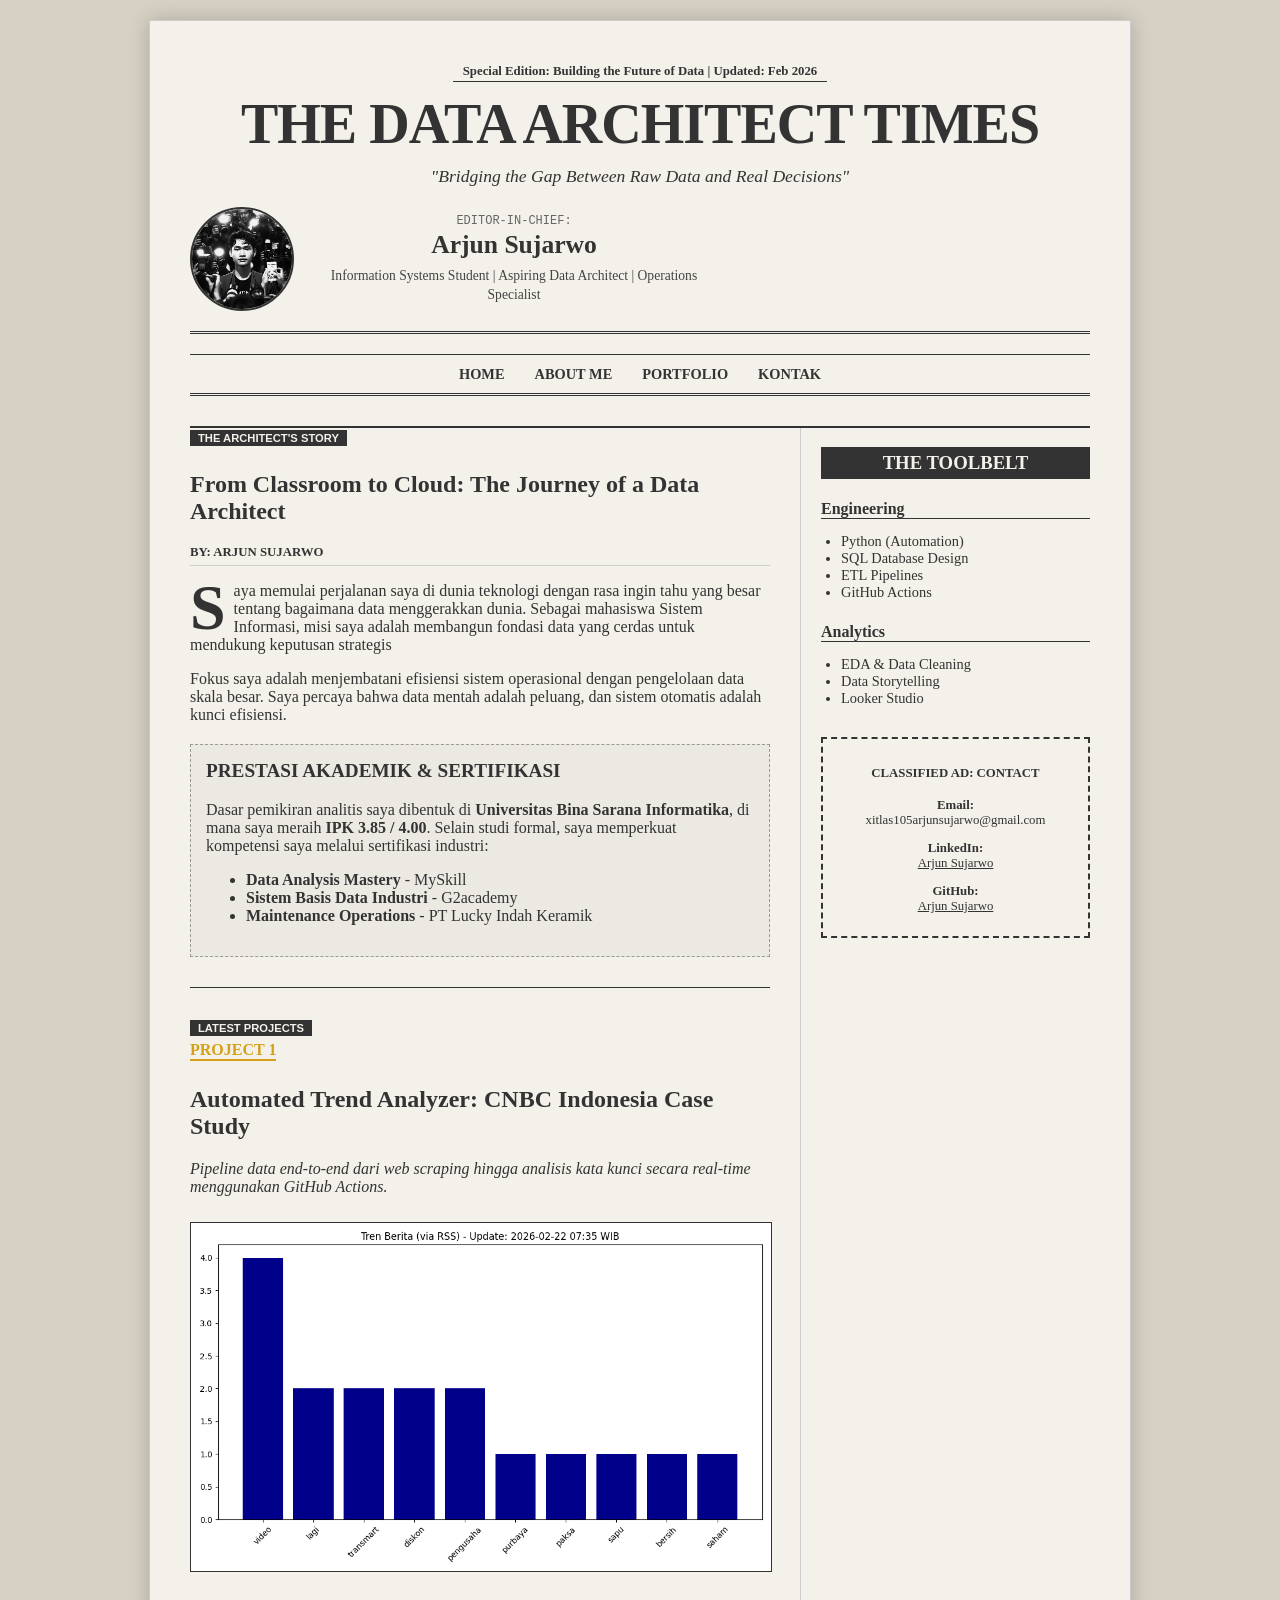
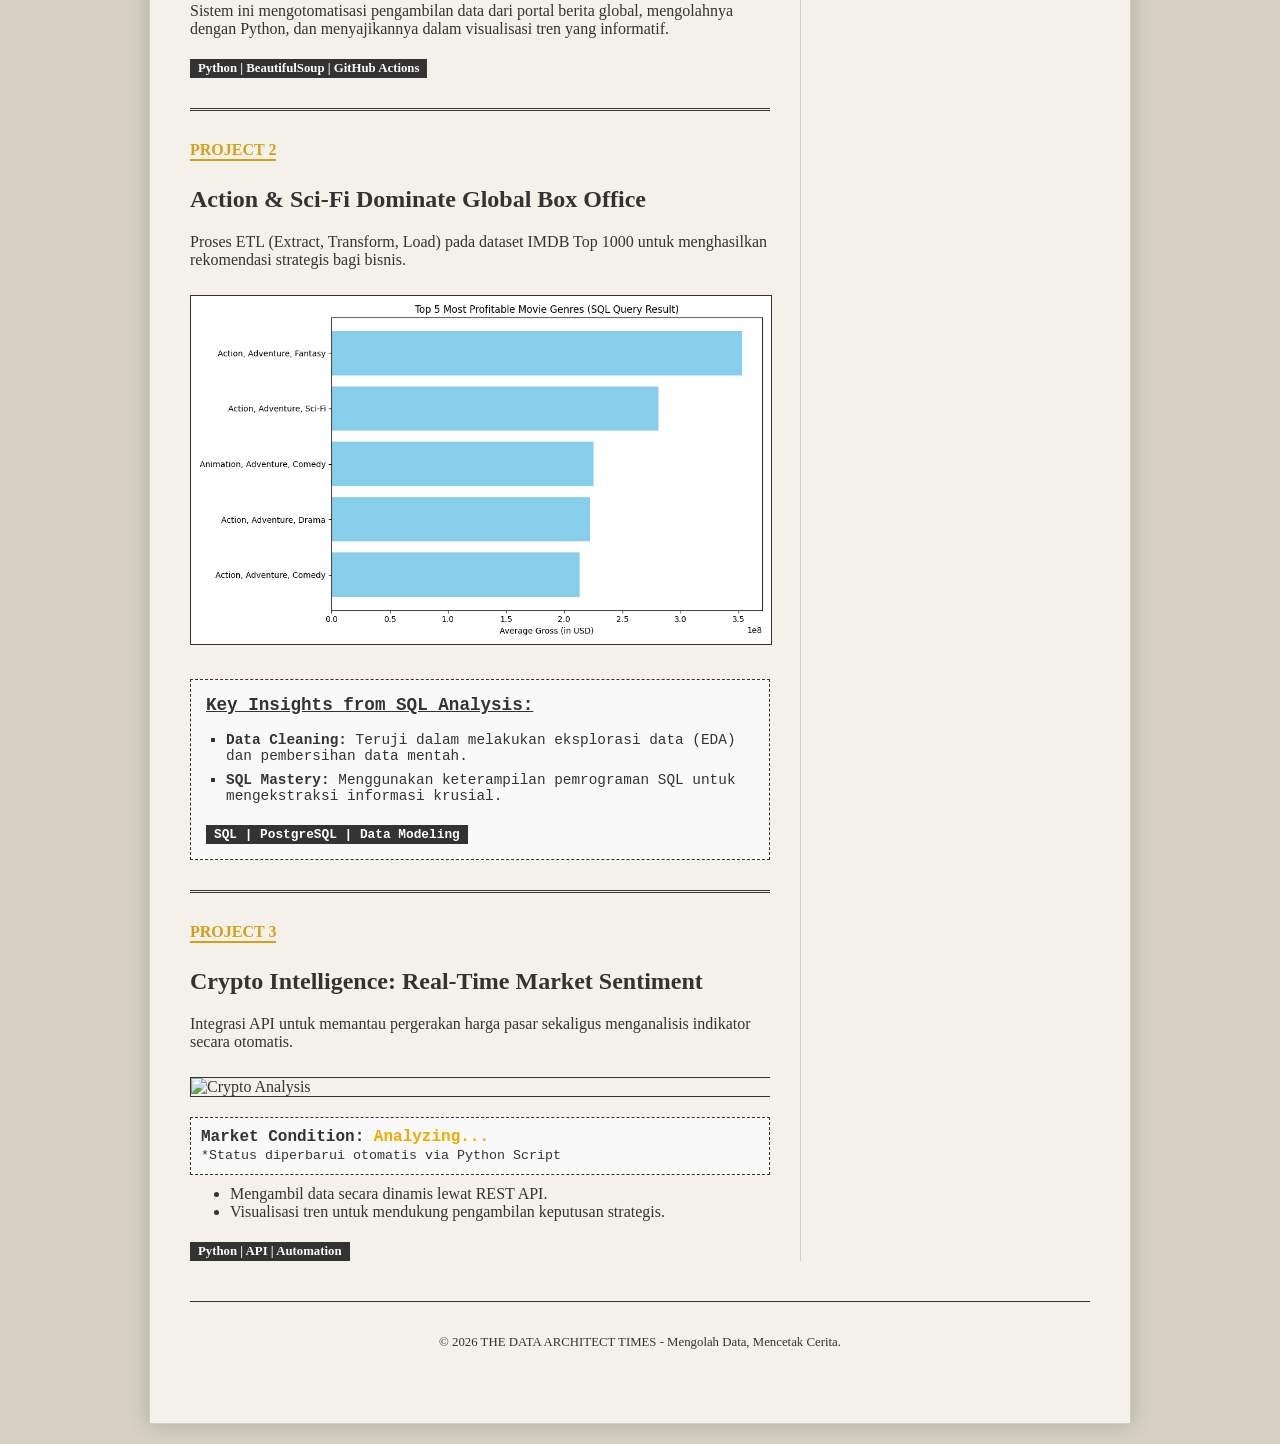
==== commit 565e27ba: "Update index.html" ====
--- a/index.html
+++ b/index.html
@@ -69,7 +69,7 @@
             <p class="author">By: Arjun Sujarwo</p> 
 
             <p>
-              <span class="drop-cap">S</span>aya memulai perjalanan saya di dunia teknologi dengan rasa ingin tahu yang besar tentang bagaimana data menggerakkan dunia[cite: 14, 132]. 
+              <span class="drop-cap">S</span>aya memulai perjalanan saya di dunia teknologi dengan rasa ingin tahu yang besar tentang bagaimana data menggerakkan dunia. 
               Sebagai mahasiswa Sistem Informasi, misi saya adalah membangun fondasi data yang cerdas untuk mendukung keputusan strategis
             </p>
 
@@ -203,3 +203,4 @@
   </body>
 </html>
 
+
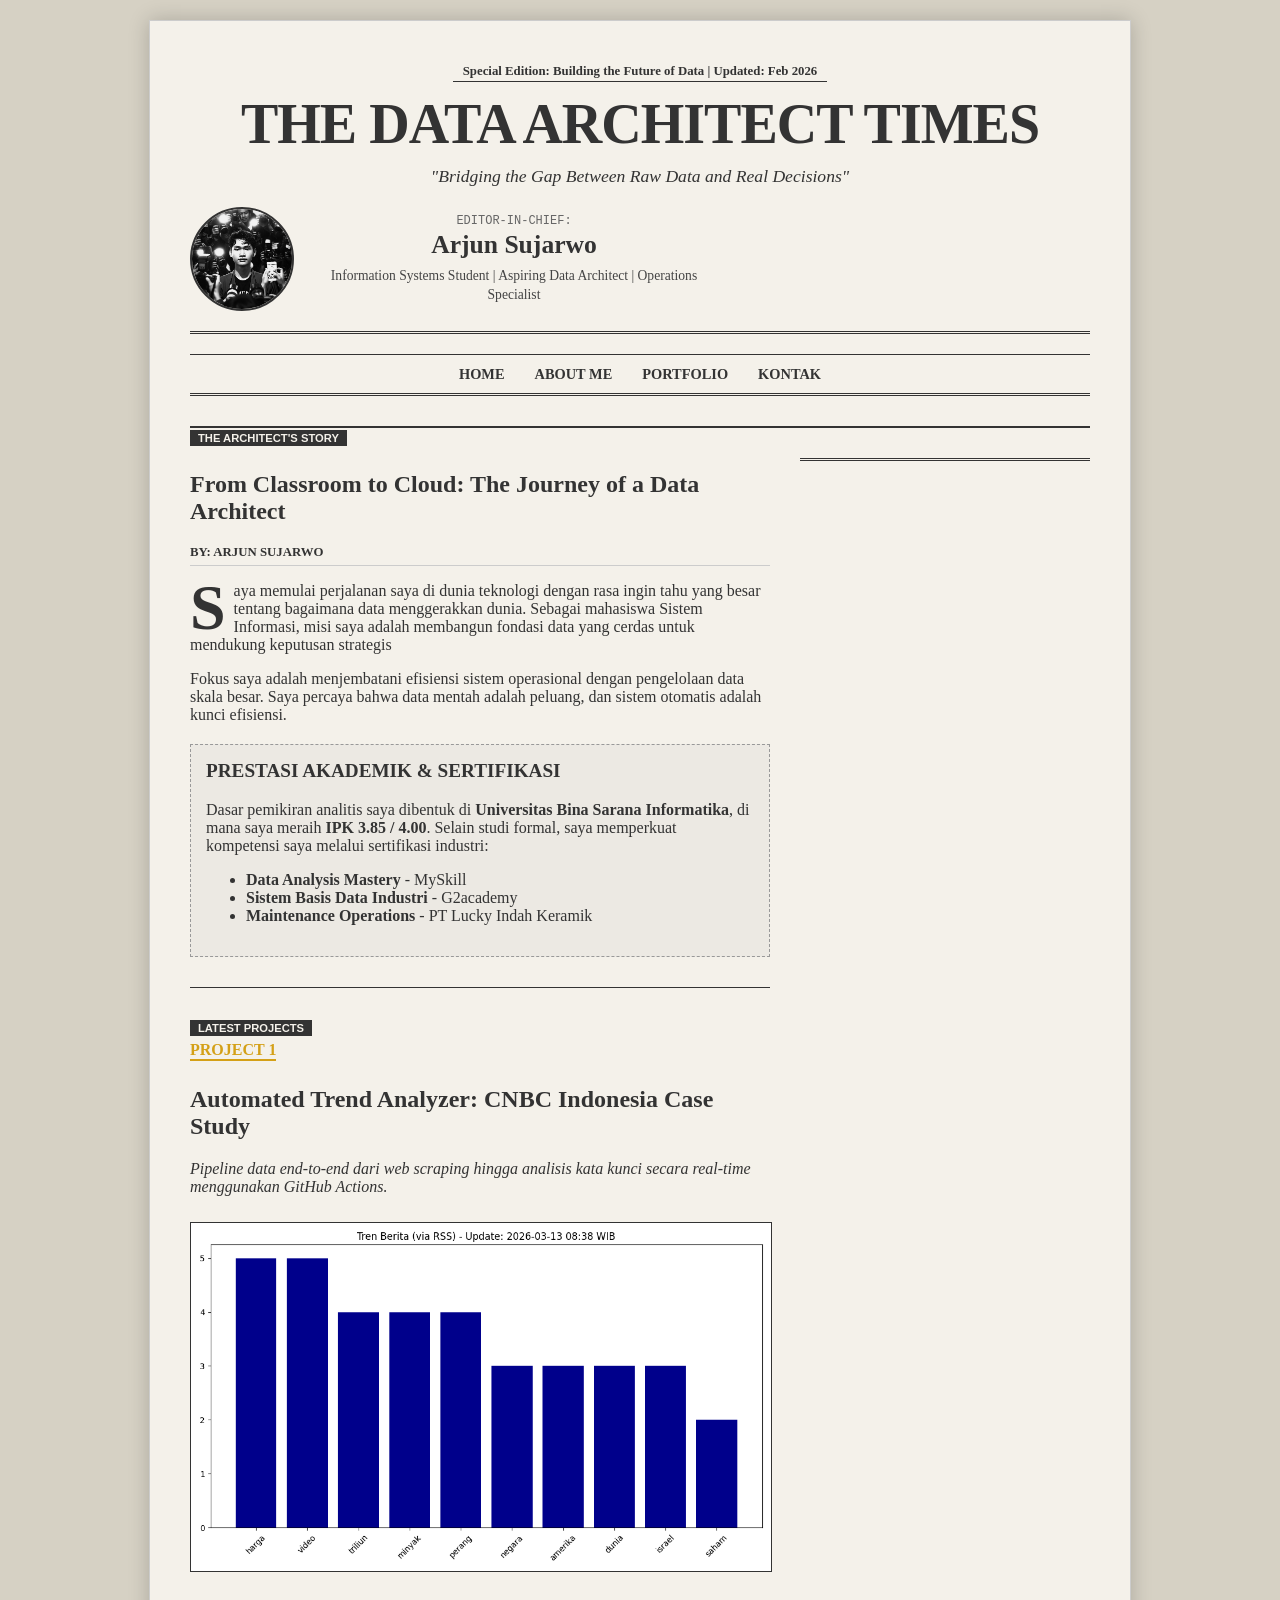
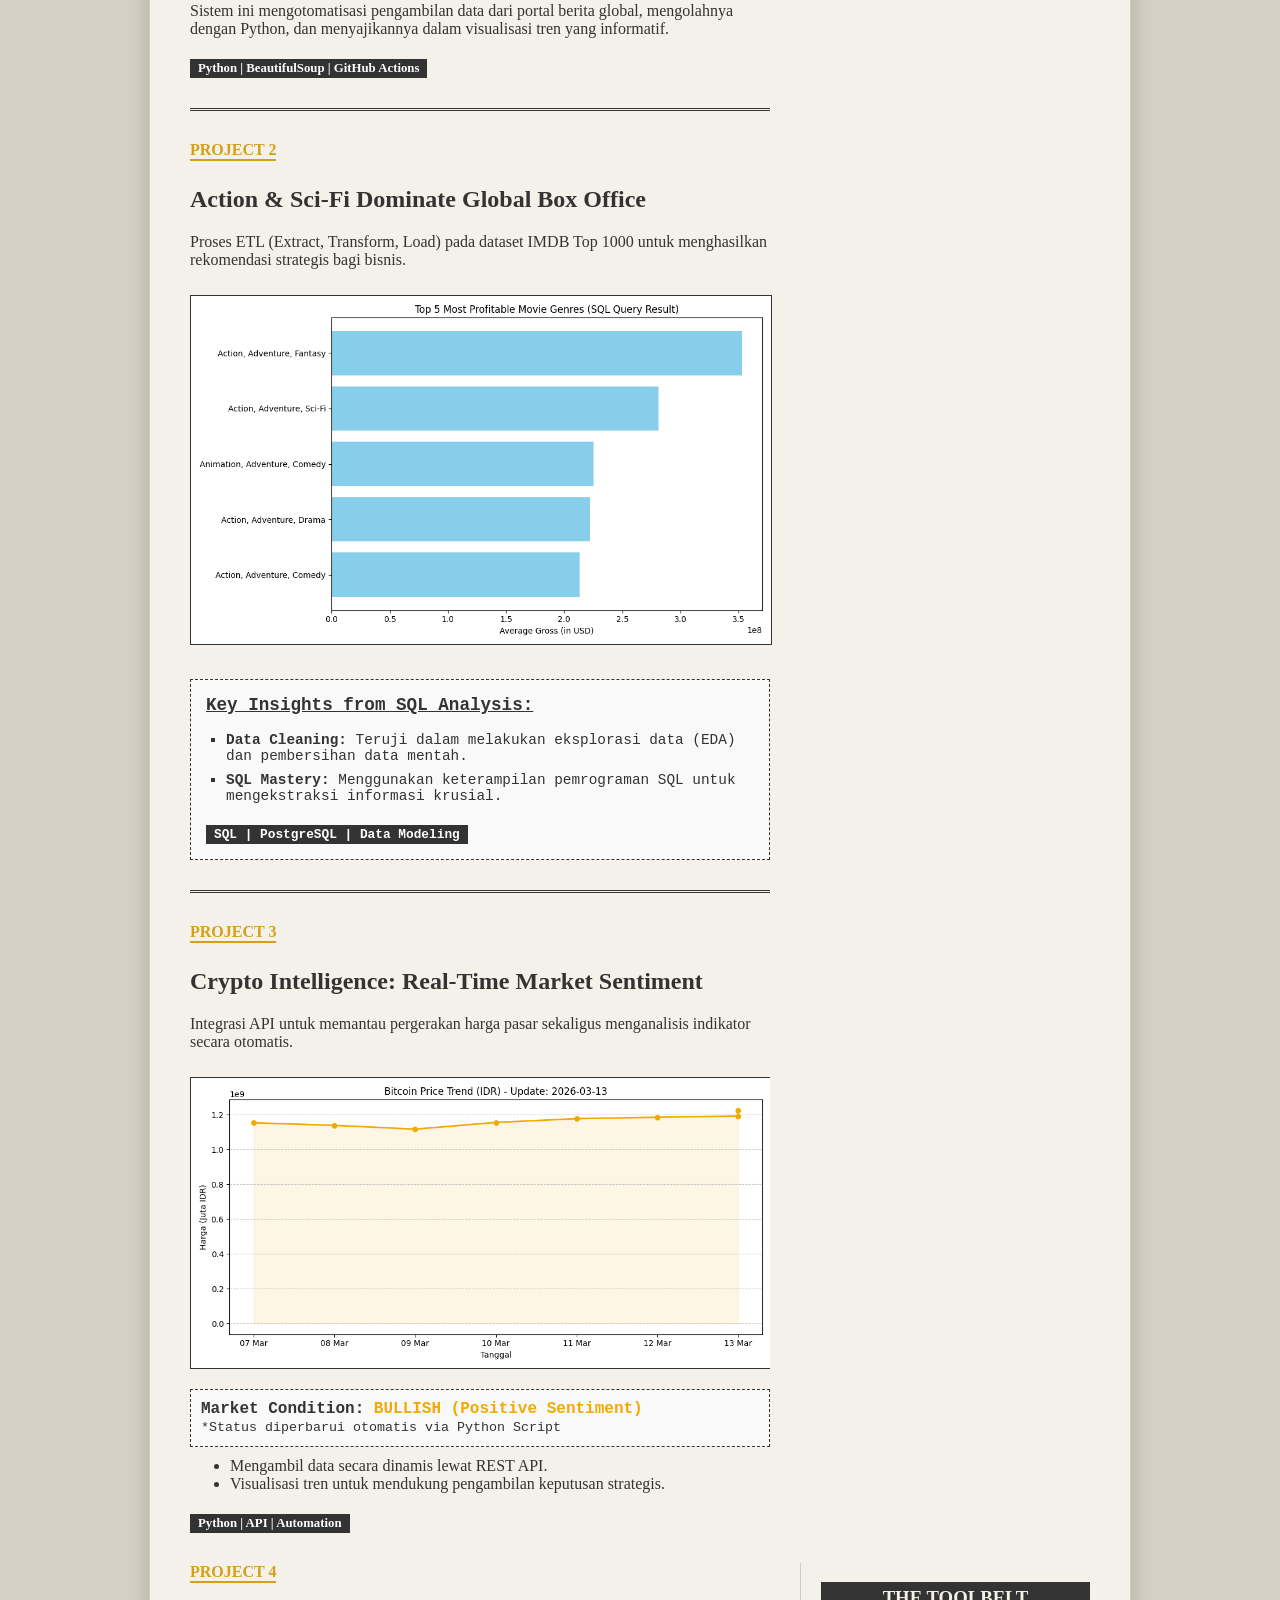
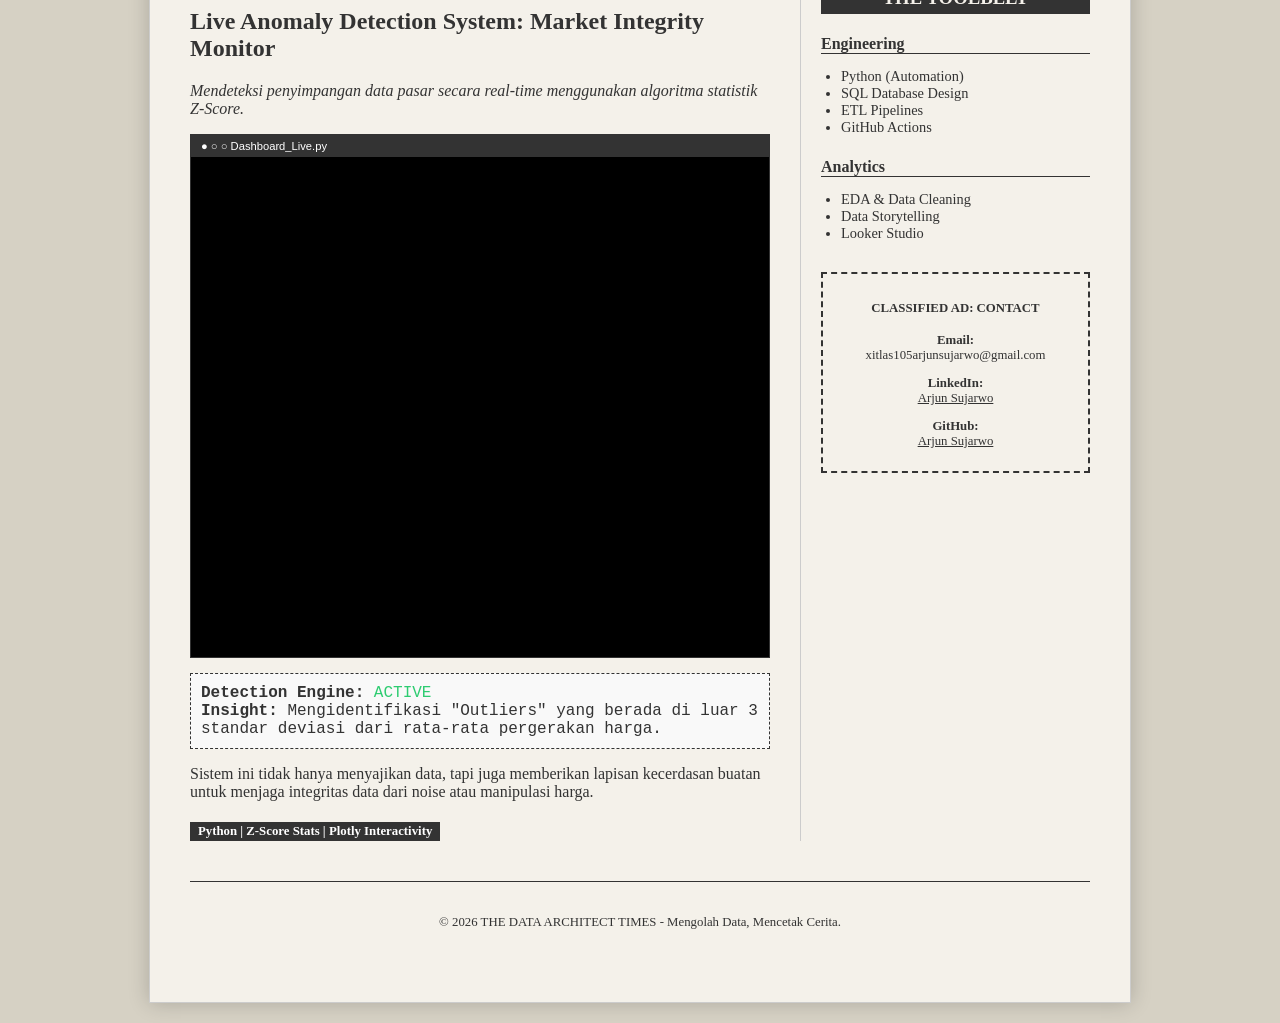
==== commit 36aa9258: "Update index.html" ====
--- a/index.html
+++ b/index.html
@@ -147,7 +147,28 @@
             </article>
           </section>
         </section>
-
+<hr class="double-line">
+
+<article class="project-item">
+  <div class="project-tag">PROJECT 4</div>
+  <h2>Live Anomaly Detection System: Market Integrity Monitor</h2>
+  <p><em>Mendeteksi penyimpangan data pasar secara real-time menggunakan algoritma statistik Z-Score.</em></p>
+  
+  <div class="dashboard-window" style="border: 1px solid #333; margin: 15px 0; background: #000; position: relative;">
+    <div style="background: #333; color: white; padding: 5px 10px; font-size: 0.7rem; text-align: left; font-family: sans-serif;">
+      ● ○ ○ Dashboard_Live.py
+    </div>
+    <iframe src="dashboard.html" width="100%" height="500px" style="border:none; display: block;"></iframe>
+  </div>
+
+  <div class="status-box">
+    <strong>Detection Engine:</strong> <span style="color: #2ecc71;">ACTIVE</span><br>
+    <strong>Insight:</strong> Mengidentifikasi "Outliers" yang berada di luar 3 standar deviasi dari rata-rata pergerakan harga.
+  </div>
+
+  <p>Sistem ini tidak hanya menyajikan data, tapi juga memberikan lapisan kecerdasan buatan untuk menjaga integritas data dari noise atau manipulasi harga.</p>
+  <div class="tech-tag">Python | Z-Score Stats | Plotly Interactivity</div>
+</article>
         <aside class="sidebar">
           <div class="sidebar-sticky">
             <h3>THE TOOLBELT</h3>
@@ -204,3 +225,4 @@
 </html>
 
 
+
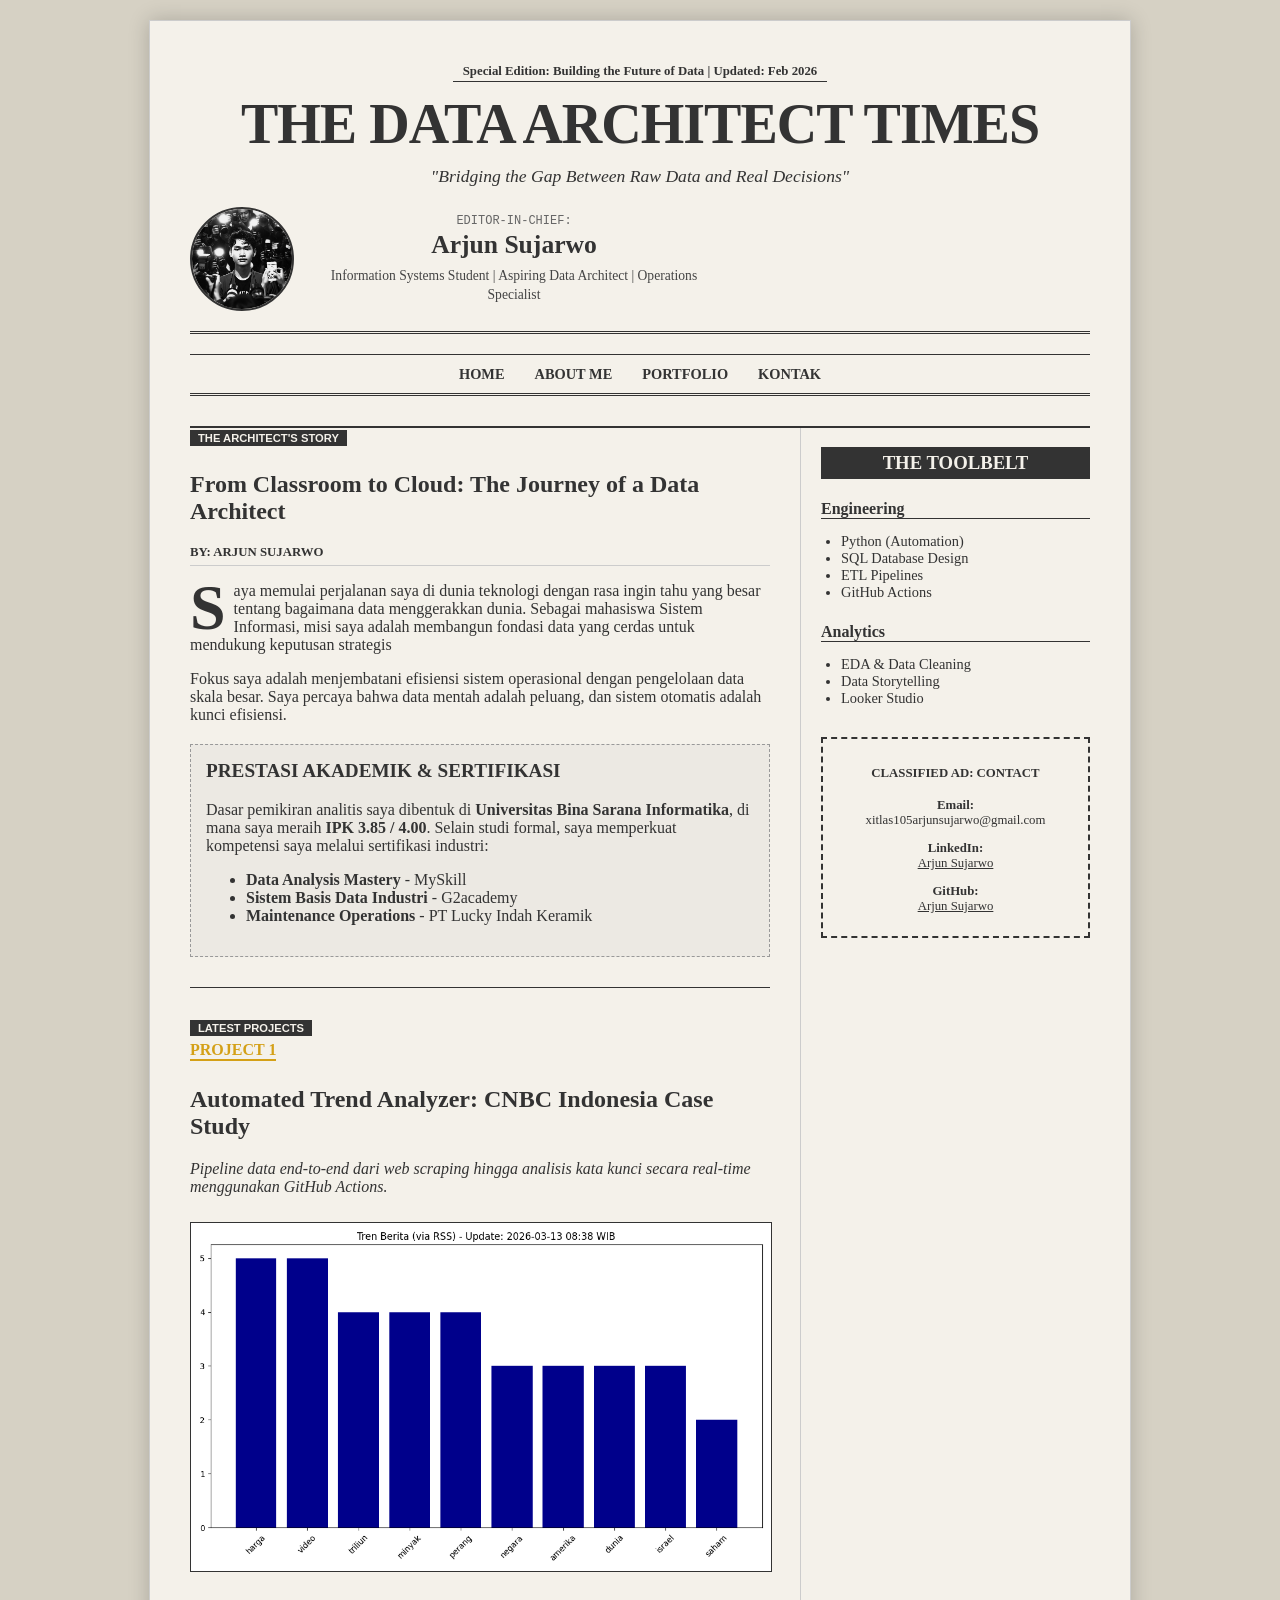
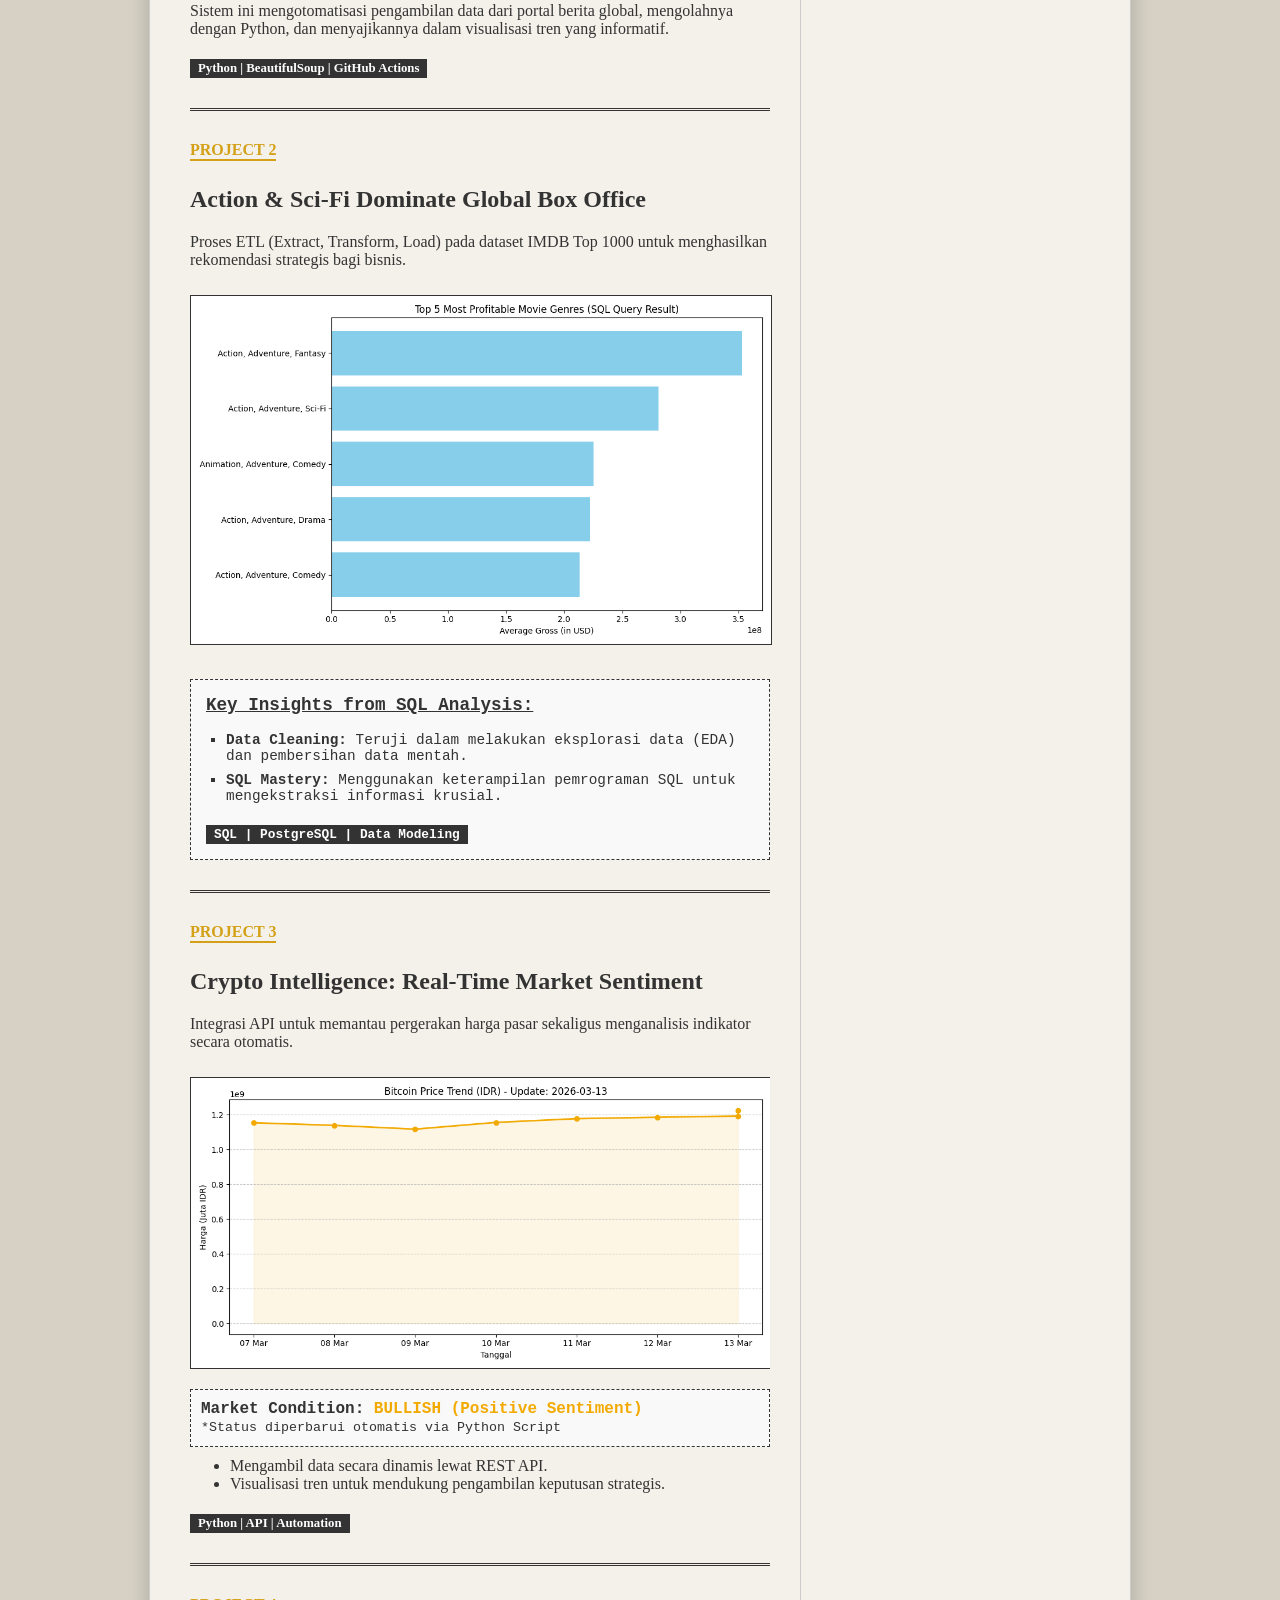
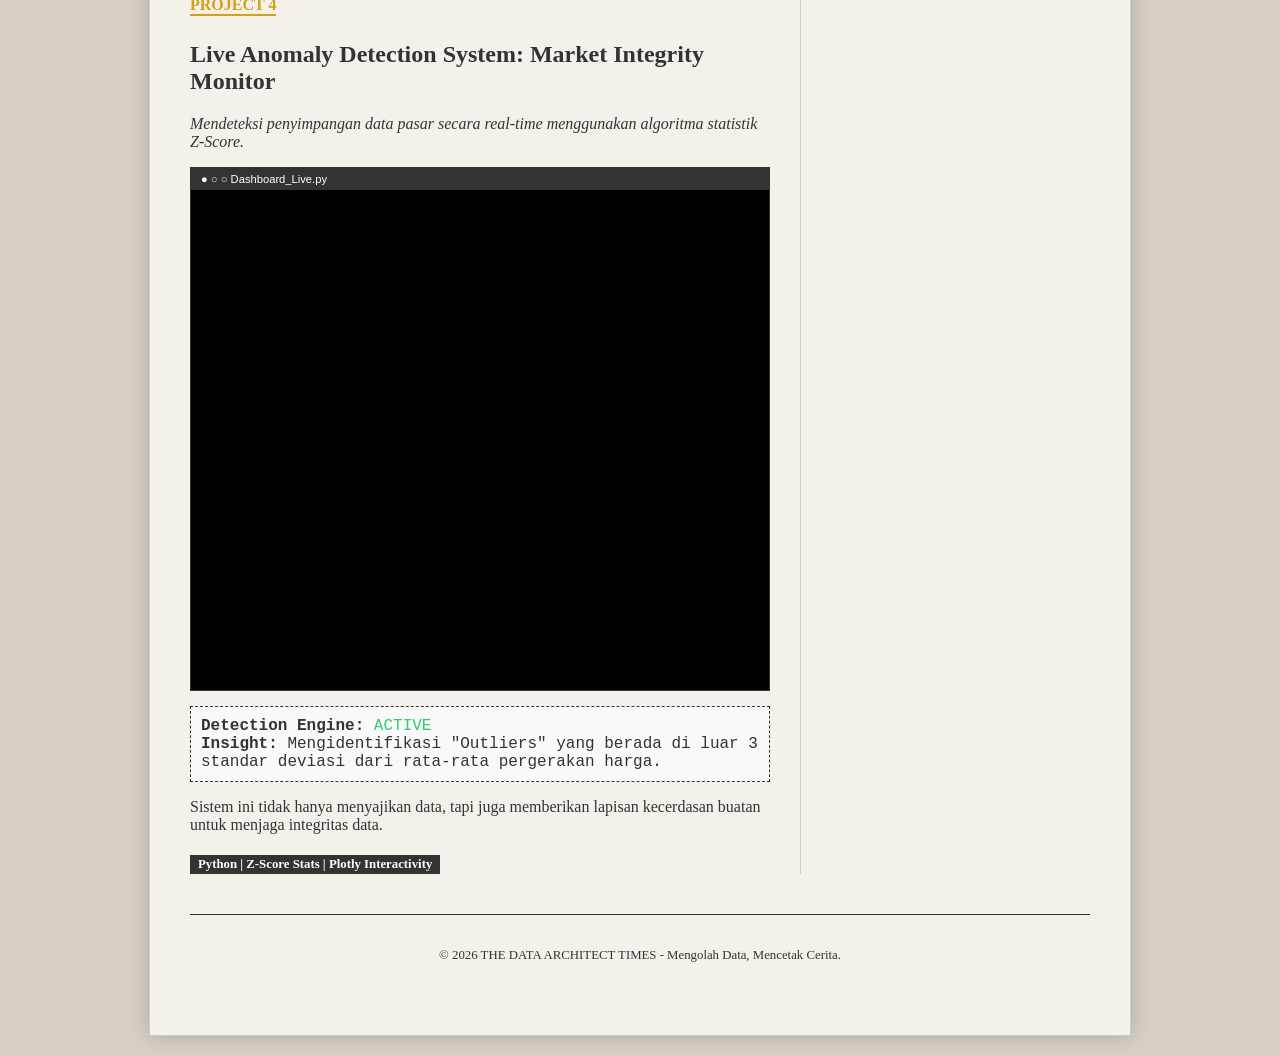
==== commit 561a7adb: "Update index.html" ====
--- a/index.html
+++ b/index.html
@@ -125,51 +125,47 @@
 
             <hr class="double-line">
 
-            <article class="project-item">
+      <article class="project-item">
               <div class="project-tag">PROJECT 3</div>
               <h2>Crypto Intelligence: Real-Time Market Sentiment</h2>
               <p>Integrasi API untuk memantau pergerakan harga pasar sekaligus menganalisis indikator secara otomatis.</p>
-              
               <div class="image-container">
                 <img src="crypto_trend.png" alt="Crypto Analysis" style="width:100%; border:1px solid #333; margin:10px 0;">
               </div>
-
               <div class="status-box">
                 <strong>Market Condition:</strong> <span id="crypto-status" style="font-weight: bold; color: #f2a900;">Analyzing...</span>
                 <br><small>*Status diperbarui otomatis via Python Script</small>
               </div>
-
               <ul style="margin-top:10px;">
                 <li>Mengambil data secara dinamis lewat REST API.</li>
                 <li>Visualisasi tren untuk mendukung pengambilan keputusan strategis.</li>
               </ul>
               <div class="tech-tag">Python | API | Automation</div>
             </article>
-          </section>
-        </section>
-<hr class="double-line">
-
-<article class="project-item">
-  <div class="project-tag">PROJECT 4</div>
-  <h2>Live Anomaly Detection System: Market Integrity Monitor</h2>
-  <p><em>Mendeteksi penyimpangan data pasar secara real-time menggunakan algoritma statistik Z-Score.</em></p>
-  
-  <div class="dashboard-window" style="border: 1px solid #333; margin: 15px 0; background: #000; position: relative;">
-    <div style="background: #333; color: white; padding: 5px 10px; font-size: 0.7rem; text-align: left; font-family: sans-serif;">
-      ● ○ ○ Dashboard_Live.py
-    </div>
-    <iframe src="dashboard.html" width="100%" height="500px" style="border:none; display: block;"></iframe>
-  </div>
-
-  <div class="status-box">
-    <strong>Detection Engine:</strong> <span style="color: #2ecc71;">ACTIVE</span><br>
-    <strong>Insight:</strong> Mengidentifikasi "Outliers" yang berada di luar 3 standar deviasi dari rata-rata pergerakan harga.
-  </div>
-
-  <p>Sistem ini tidak hanya menyajikan data, tapi juga memberikan lapisan kecerdasan buatan untuk menjaga integritas data dari noise atau manipulasi harga.</p>
-  <div class="tech-tag">Python | Z-Score Stats | Plotly Interactivity</div>
-</article>
-        <aside class="sidebar">
+
+            <hr class="double-line">
+
+            <article class="project-item">
+              <div class="project-tag">PROJECT 4</div>
+              <h2>Live Anomaly Detection System: Market Integrity Monitor</h2>
+              <p><em>Mendeteksi penyimpangan data pasar secara real-time menggunakan algoritma statistik Z-Score.</em></p>
+              
+              <div class="dashboard-window" style="border: 1px solid #333; margin: 15px 0; background: #000; position: relative;">
+                <div style="background: #333; color: white; padding: 5px 10px; font-size: 0.7rem; text-align: left; font-family: sans-serif;">
+                  ● ○ ○ Dashboard_Live.py
+                </div>
+                <iframe src="dashboard.html" width="100%" height="500px" style="border:none; display: block;"></iframe>
+              </div>
+
+              <div class="status-box">
+                <strong>Detection Engine:</strong> <span style="color: #2ecc71;">ACTIVE</span><br>
+                <strong>Insight:</strong> Mengidentifikasi "Outliers" yang berada di luar 3 standar deviasi dari rata-rata pergerakan harga.
+              </div>
+
+              <p>Sistem ini tidak hanya menyajikan data, tapi juga memberikan lapisan kecerdasan buatan untuk menjaga integritas data.</p>
+              <div class="tech-tag">Python | Z-Score Stats | Plotly Interactivity</div>
+            </article>
+          </section> </section> <aside class="sidebar">
           <div class="sidebar-sticky">
             <h3>THE TOOLBELT</h3>
             <div class="skill-category">
@@ -226,3 +222,4 @@
 
 
 
+
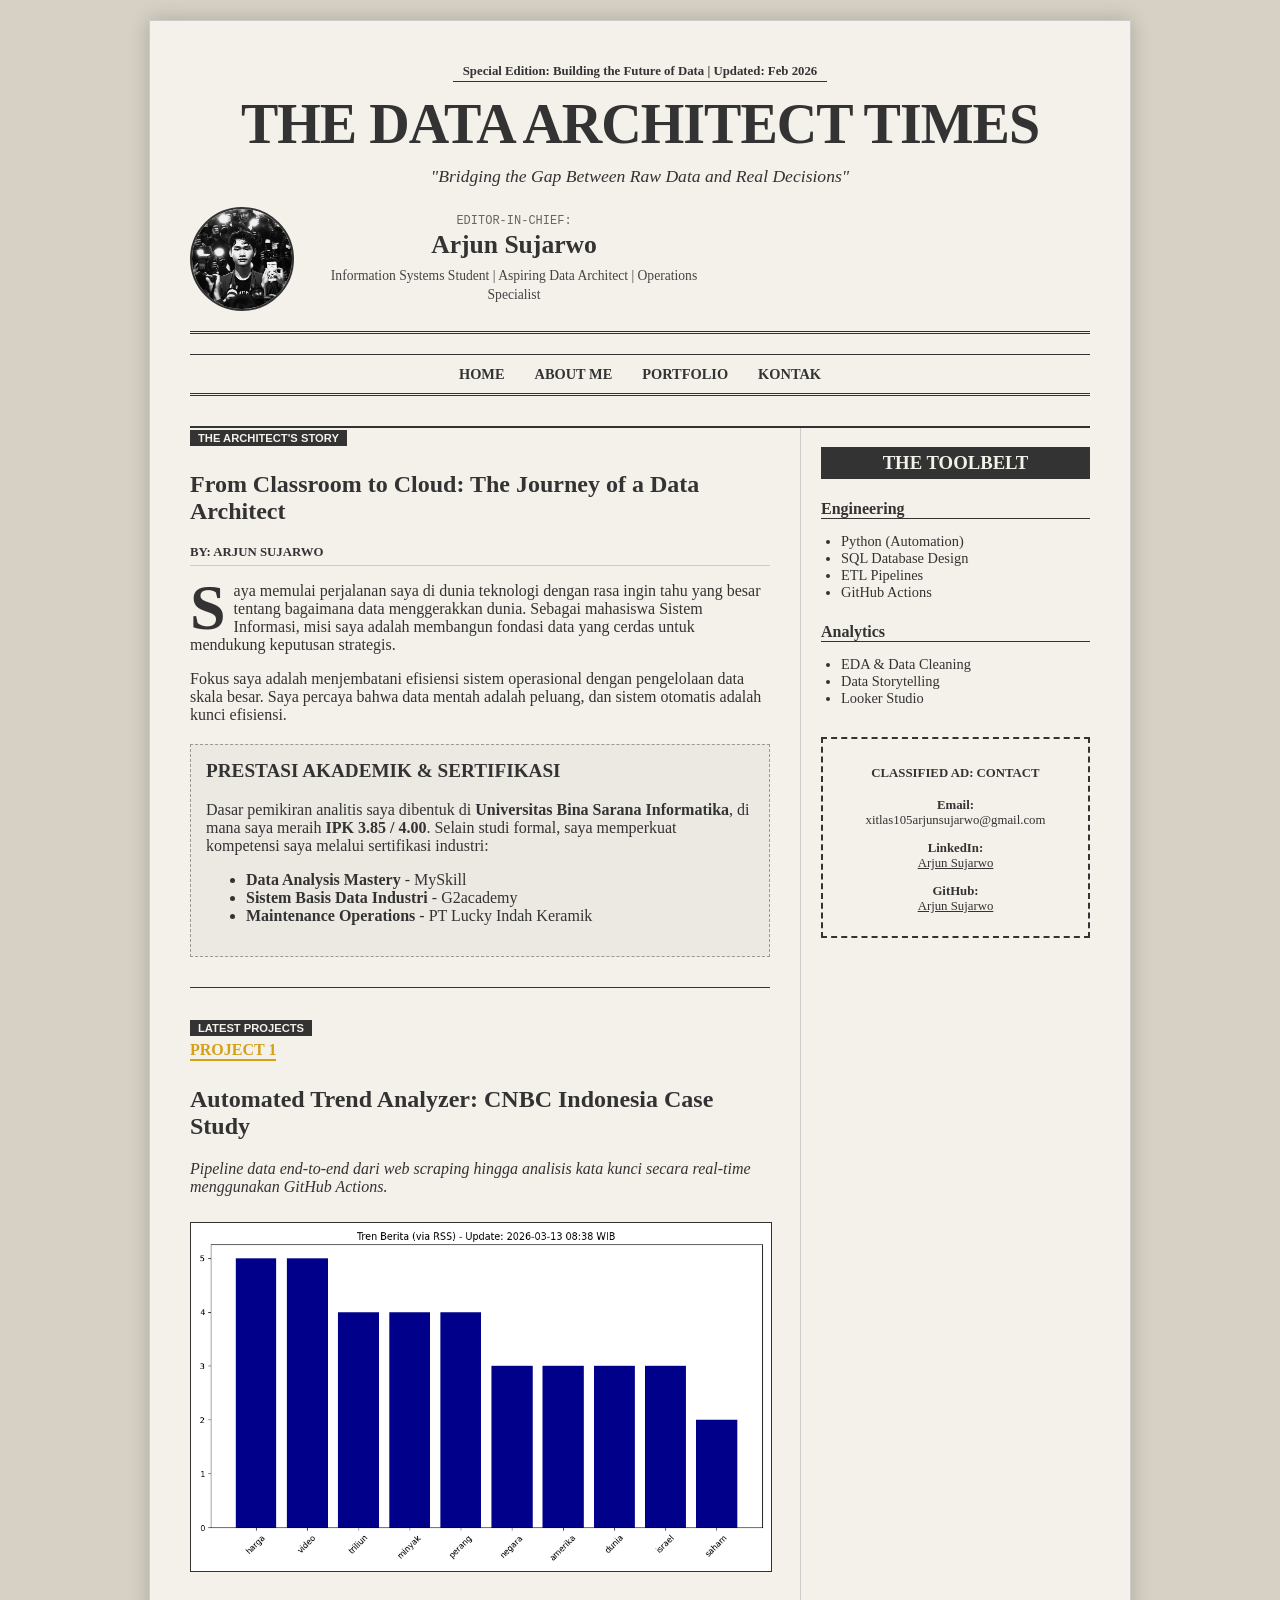
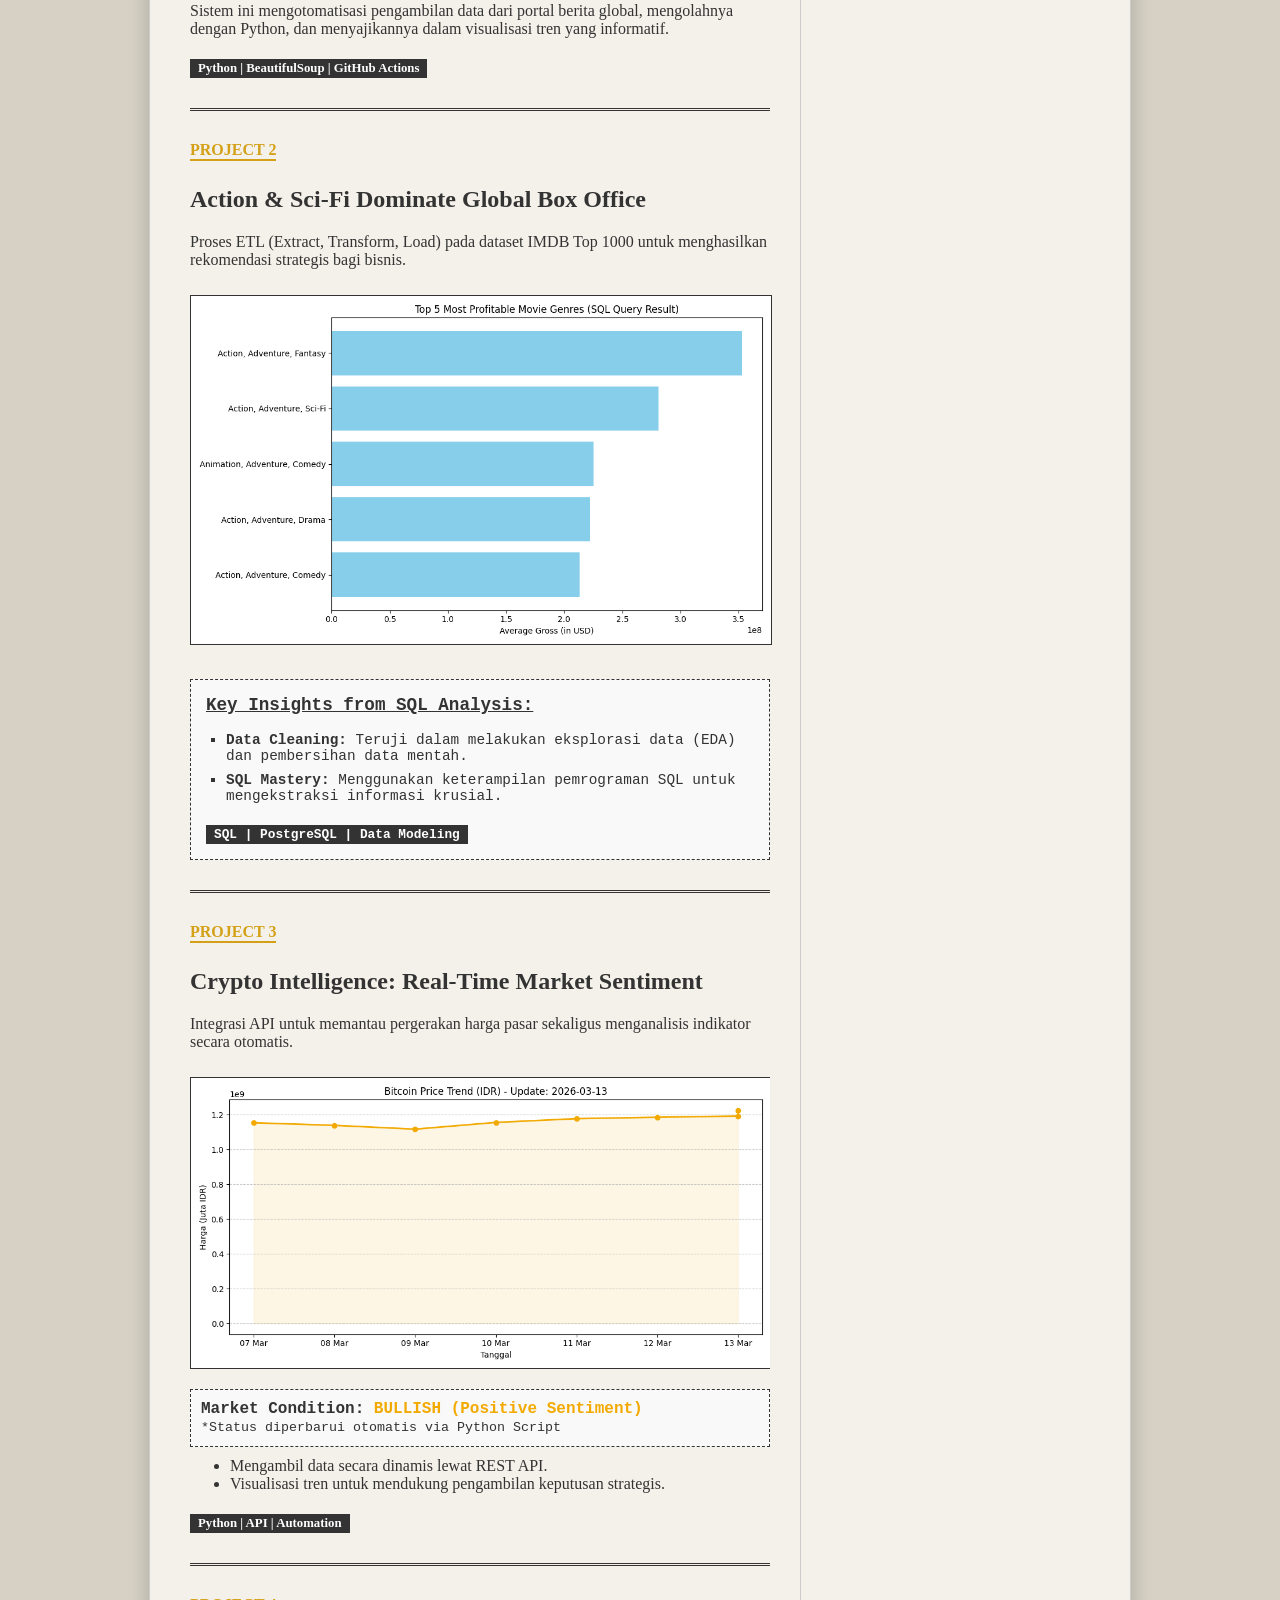
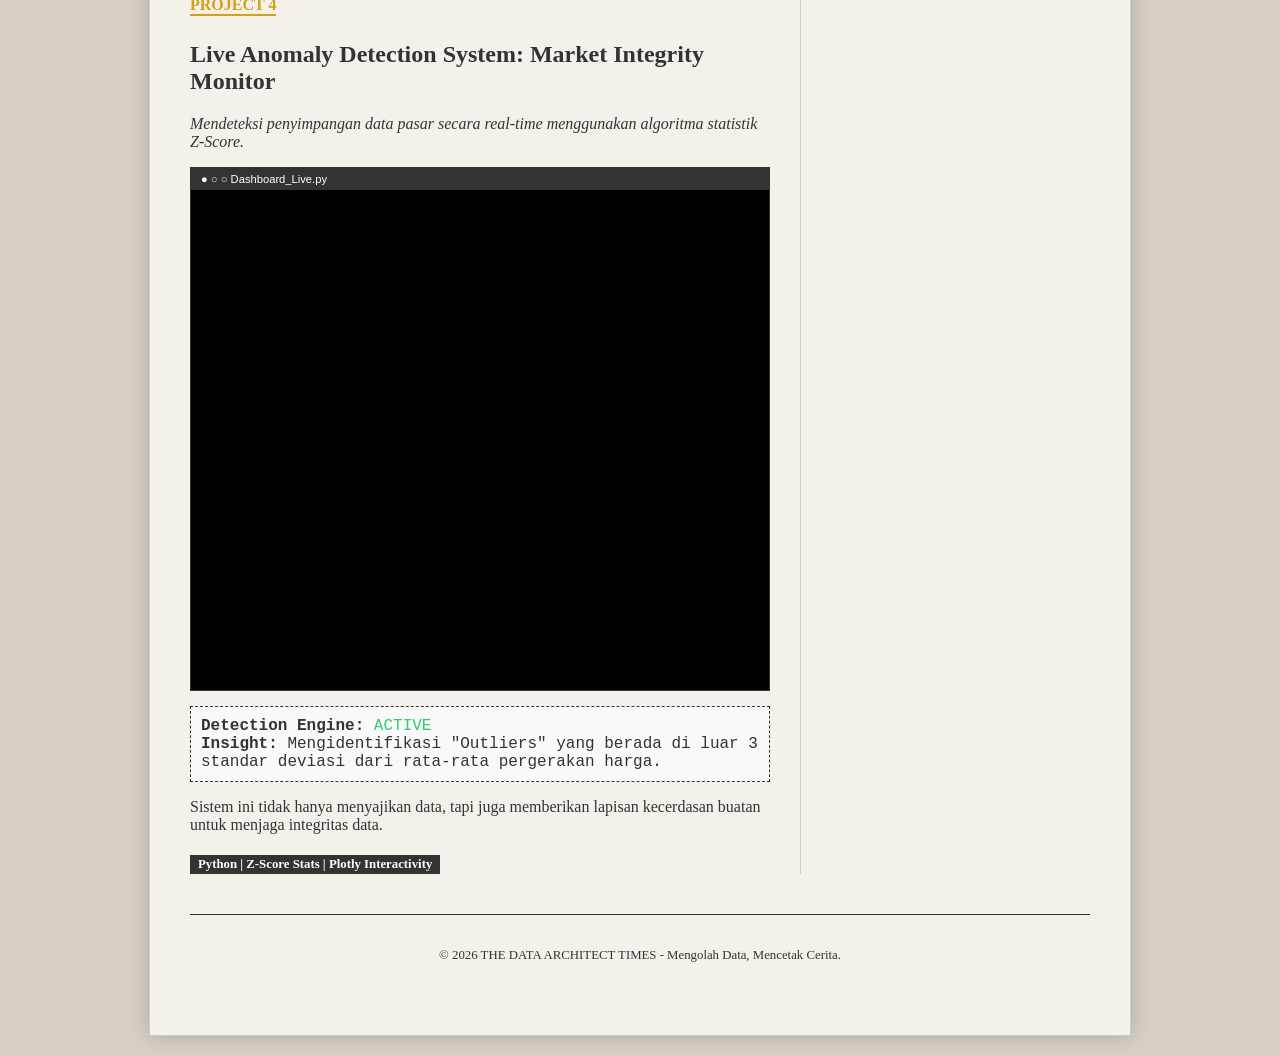
==== commit 7d52d96b: "Update index.html" ====
--- a/index.html
+++ b/index.html
@@ -28,6 +28,13 @@
         border-bottom: 2px solid #d4a017;
         display: inline-block;
         margin-bottom: 5px;
+      }
+      /* Tambahan agar iframe dashboard terlihat responsif */
+      .dashboard-window iframe {
+        width: 100%;
+        height: 500px;
+        border: none;
+        display: block;
       }
     </style>
   </head>
@@ -70,7 +77,7 @@
 
             <p>
               <span class="drop-cap">S</span>aya memulai perjalanan saya di dunia teknologi dengan rasa ingin tahu yang besar tentang bagaimana data menggerakkan dunia. 
-              Sebagai mahasiswa Sistem Informasi, misi saya adalah membangun fondasi data yang cerdas untuk mendukung keputusan strategis
+              Sebagai mahasiswa Sistem Informasi, misi saya adalah membangun fondasi data yang cerdas untuk mendukung keputusan strategis.
             </p>
 
             <p>
@@ -125,7 +132,7 @@
 
             <hr class="double-line">
 
-      <article class="project-item">
+            <article class="project-item">
               <div class="project-tag">PROJECT 3</div>
               <h2>Crypto Intelligence: Real-Time Market Sentiment</h2>
               <p>Integrasi API untuk memantau pergerakan harga pasar sekaligus menganalisis indikator secara otomatis.</p>
@@ -154,7 +161,7 @@
                 <div style="background: #333; color: white; padding: 5px 10px; font-size: 0.7rem; text-align: left; font-family: sans-serif;">
                   ● ○ ○ Dashboard_Live.py
                 </div>
-                <iframe src="dashboard.html" width="100%" height="500px" style="border:none; display: block;"></iframe>
+                <iframe src="dashboard.html"></iframe>
               </div>
 
               <div class="status-box">
@@ -219,7 +226,3 @@
     </script>
   </body>
 </html>
-
-
-
-
